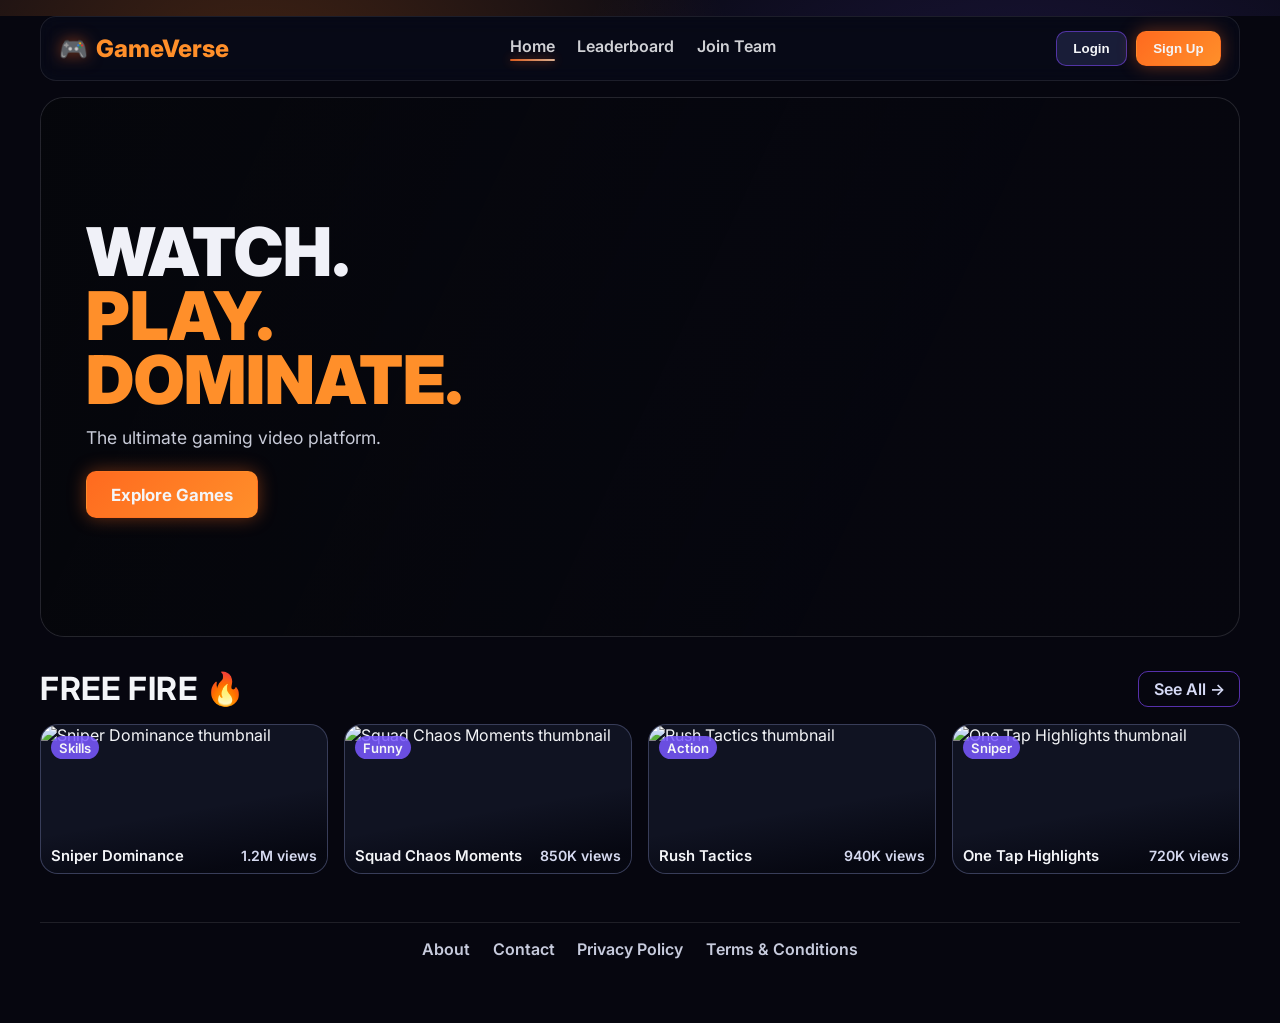
==== index.html @ 4d5e727c "Add Free Fire game page with filters and searchable video grid" ====
<!doctype html>
<html lang="en">
  <head>
    <meta charset="UTF-8" />
    <meta name="viewport" content="width=device-width, initial-scale=1.0" />
    <title>GameVerse | Watch. Play. Dominate.</title>
    <link rel="preconnect" href="https://fonts.googleapis.com" />
    <link rel="preconnect" href="https://fonts.gstatic.com" crossorigin />
    <link href="https://fonts.googleapis.com/css2?family=Inter:wght@400;500;600;700;800;900&display=swap" rel="stylesheet" />
    <link rel="stylesheet" href="styles.css" />
  </head>
  <body>
    <div class="page-bg"></div>

    <header class="navbar glass">
      <a class="brand" href="#" aria-label="GameVerse home">
        <span class="brand__icon">🎮</span>
        <span class="brand__text">GameVerse</span>
      </a>

      <nav class="nav-links" aria-label="Main navigation">
        <a class="nav-link nav-link--active" href="index.html">Home</a>
        <a class="nav-link" href="#">Leaderboard</a>
        <a class="nav-link" href="#">Join Team</a>
      </nav>

      <div class="nav-actions">
        <button class="btn btn--ghost">Login</button>
        <button class="btn btn--glow">Sign Up</button>
      </div>
    </header>

    <main>
      <section class="hero">
        <div class="hero__overlay"></div>
        <div class="hero__content">
          <h1 class="hero__title"><span>WATCH.</span> <span>PLAY.</span> <span>DOMINATE.</span></h1>
          <p class="hero__subtitle">The ultimate gaming video platform.</p>
          <a class="btn btn--hero link-btn" href="game.html">Explore Games</a>
        </div>
      </section>

      <section class="game-section">
        <div class="section-header">
          <h2>FREE FIRE <span aria-hidden="true">🔥</span></h2>
          <a class="see-all" href="game.html" aria-label="See all Free Fire videos">See All <span aria-hidden="true">→</span></a>
        </div>
        <div id="video-grid" class="video-grid"></div>
      </section>

      <footer class="site-footer">
        <a href="#">About</a>
        <a href="#">Contact</a>
        <a href="#">Privacy Policy</a>
        <a href="#">Terms &amp; Conditions</a>
      </footer>
    </main>

    <script src="script.js"></script>
  </body>
</html>
---- styles.css ----
:root {
  --bg: #06060f;
  --card-bg: #101322;
  --text: #f4f5f8;
  --muted: #c8cbd8;
  --orange: #ff6a1f;
  --orange-2: #ff8f2a;
  --purple: #8248ff;
  --line: rgba(255, 255, 255, 0.12);
}

* {
  box-sizing: border-box;
}

html,
body {
  margin: 0;
  min-height: 100%;
  font-family: 'Inter', system-ui, -apple-system, sans-serif;
  color: var(--text);
  background: var(--bg);
}

body {
  position: relative;
}

.page-bg {
  position: fixed;
  inset: 0;
  z-index: -3;
  background:
    radial-gradient(circle at 20% 15%, rgba(255, 120, 20, 0.25), transparent 38%),
    radial-gradient(circle at 80% 35%, rgba(122, 80, 255, 0.24), transparent 45%),
    linear-gradient(180deg, #080913 0%, #070912 45%, #06070f 100%);
}

.page-bg::before {
  content: '';
  position: absolute;
  inset: 0;
  background-image: radial-gradient(rgba(255, 255, 255, 0.06) 0.7px, transparent 0.7px);
  background-size: 4px 4px;
  opacity: 0.2;
}

.glass {
  backdrop-filter: blur(9px);
  background: rgba(9, 12, 26, 0.66);
  border: 1px solid rgba(255, 255, 255, 0.09);
}

.navbar {
  width: min(1200px, calc(100% - 2rem));
  margin: 1rem auto 0;
  border-radius: 16px;
  padding: 0.9rem 1.15rem;
  position: sticky;
  top: 0.75rem;
  z-index: 50;
  display: flex;
  align-items: center;
  justify-content: space-between;
  gap: 1rem;
}

.brand {
  text-decoration: none;
  color: var(--text);
  display: inline-flex;
  align-items: center;
  gap: 0.5rem;
}

.brand__icon {
  filter: drop-shadow(0 0 8px rgba(255, 106, 31, 0.55));
  font-size: 1.45rem;
}

.brand__text {
  color: var(--orange-2);
  font-size: 1.5rem;
  font-weight: 800;
}

.nav-links {
  display: inline-flex;
  gap: 1.4rem;
}

.nav-link {
  color: var(--text);
  opacity: 0.85;
  text-decoration: none;
  font-weight: 600;
  padding-bottom: 0.3rem;
  position: relative;
}

.nav-link::after {
  content: '';
  position: absolute;
  left: 0;
  bottom: 0;
  width: 100%;
  height: 2px;
  border-radius: 999px;
  background: linear-gradient(90deg, var(--orange), #ffcca7);
  transform: scaleX(0);
  transform-origin: left;
  transition: transform 0.25s ease;
  box-shadow: 0 0 10px rgba(255, 106, 31, 0.8);
}

.nav-link:hover::after,
.nav-link--active::after {
  transform: scaleX(1);
}

.nav-actions {
  display: inline-flex;
  gap: 0.6rem;
}

.btn {
  border: 1px solid transparent;
  border-radius: 10px;
  font-weight: 700;
  color: var(--text);
  cursor: pointer;
  transition: transform 0.24s ease, box-shadow 0.24s ease, border-color 0.24s ease;
}

.btn:hover {
  transform: translateY(-1px);
}

.btn--ghost {
  background: rgba(34, 40, 71, 0.72);
  border-color: rgba(130, 72, 255, 0.55);
  padding: 0.55rem 1rem;
}

.btn--glow,
.btn--hero {
  background: linear-gradient(135deg, var(--orange), var(--orange-2));
  padding: 0.55rem 1rem;
  box-shadow: 0 0 18px rgba(255, 106, 31, 0.4);
}

.btn--glow:hover,
.btn--hero:hover {
  box-shadow: 0 0 24px rgba(255, 106, 31, 0.72);
}

.hero {
  width: min(1200px, calc(100% - 2rem));
  margin: 1rem auto 2rem;
  min-height: 540px;
  border-radius: 24px;
  overflow: hidden;
  position: relative;
  border: 1px solid rgba(255, 255, 255, 0.12);
  background:
    linear-gradient(115deg, rgba(7, 8, 16, 0.78) 5%, rgba(8, 9, 17, 0.16) 70%),
    url('https://images.unsplash.com/photo-1542751371-adc38448a05e?auto=format&fit=crop&w=1600&q=80') center/cover no-repeat;
  animation: slowZoom 22s ease-in-out infinite alternate;
}

.hero__overlay {
  position: absolute;
  inset: 0;
  background: linear-gradient(90deg, rgba(5, 6, 10, 0.77), rgba(5, 6, 10, 0.2) 62%);
  z-index: 1;
}

.hero__content {
  position: relative;
  z-index: 2;
  max-width: 540px;
  padding: 7.6rem 2.8rem 2rem;
  animation: fadeSlideIn 0.9s ease-out;
}

.hero__title {
  margin: 0;
  line-height: 0.95;
  font-size: clamp(2.2rem, 6vw, 4.2rem);
  font-weight: 900;
}

.hero__title span:first-child {
  color: #f0f1f8;
}

.hero__title span:nth-child(2),
.hero__title span:nth-child(3) {
  color: var(--orange-2);
}

.hero__subtitle {
  margin: 1rem 0 1.4rem;
  color: var(--muted);
  font-size: 1.1rem;
}

.btn--hero {
  padding: 0.8rem 1.5rem;
  font-size: 1.05rem;
}

.game-section {
  width: min(1200px, calc(100% - 2rem));
  margin: 0 auto 3rem;
}

.section-header {
  display: flex;
  align-items: center;
  justify-content: space-between;
  margin-bottom: 1rem;
}

.section-header h2 {
  margin: 0;
  font-size: clamp(1.25rem, 3vw, 2rem);
  letter-spacing: 0.02em;
}

.see-all {
  color: #d6daf6;
  text-decoration: none;
  font-weight: 600;
  border: 1px solid rgba(130, 72, 255, 0.65);
  padding: 0.45rem 0.9rem;
  border-radius: 10px;
  transition: box-shadow 0.24s ease, transform 0.24s ease;
}

.see-all:hover {
  transform: translateX(2px);
  box-shadow: 0 0 16px rgba(130, 72, 255, 0.5);
}

.video-grid {
  display: grid;
  gap: 1rem;
  grid-template-columns: repeat(auto-fit, minmax(220px, 1fr));
}

.video-card {
  position: relative;
  border-radius: 18px;
  overflow: hidden;
  min-height: 150px;
  cursor: pointer;
  border: 1px solid rgba(138, 147, 199, 0.33);
  background: var(--card-bg);
  transition: transform 0.28s ease, box-shadow 0.28s ease, border-color 0.28s ease;
}

.video-card::before {
  content: '';
  position: absolute;
  inset: 0;
  background: linear-gradient(170deg, transparent 56%, rgba(5, 6, 15, 0.88) 88%);
  z-index: 2;
}

.video-card:hover {
  transform: translateY(-7px);
  border-color: rgba(255, 106, 31, 0.75);
  box-shadow: 0 12px 36px rgba(7, 8, 16, 0.7), 0 0 20px rgba(255, 106, 31, 0.45);
}

.video-card__img {
  width: 100%;
  height: 100%;
  object-fit: cover;
  display: block;
  transition: transform 0.33s ease;
}

.video-card:hover .video-card__img {
  transform: scale(1.1);
}

.video-card__badge,
.video-card__meta {
  position: absolute;
  z-index: 3;
  font-weight: 600;
}

.video-card__badge {
  top: 0.65rem;
  left: 0.65rem;
  font-size: 0.82rem;
  padding: 0.24rem 0.5rem;
  border-radius: 999px;
  background: rgba(122, 88, 255, 0.86);
}

.video-card__meta {
  bottom: 0.55rem;
  left: 0.65rem;
  right: 0.65rem;
  display: flex;
  align-items: center;
  justify-content: space-between;
  gap: 0.5rem;
}

.video-card__title {
  font-size: 0.93rem;
  margin: 0;
}

.video-card__views {
  margin: 0;
  font-size: 0.88rem;
  color: #d6daf0;
}

@keyframes fadeSlideIn {
  from {
    opacity: 0;
    transform: translateX(-24px);
  }
  to {
    opacity: 1;
    transform: translateX(0);
  }
}

@keyframes slowZoom {
  from {
    background-size: 100%;
  }
  to {
    background-size: 108%;
  }
}

@media (max-width: 880px) {
  .navbar {
    flex-wrap: wrap;
    justify-content: center;
  }

  .hero {
    min-height: 470px;
  }

  .hero__content {
    padding-top: 6rem;
  }
}

@media (max-width: 560px) {
  .nav-links {
    order: 3;
    width: 100%;
    justify-content: center;
  }

  .hero {
    min-height: 420px;
  }

  .hero__content {
    padding: 5.2rem 1.25rem 1.5rem;
  }
}

.link-btn {
  text-decoration: none;
  display: inline-block;
}

.video-card {
  text-decoration: none;
  color: inherit;
}

.site-footer {
  width: min(1200px, calc(100% - 2rem));
  margin: 0 auto 3rem;
  padding: 1rem 0;
  border-top: 1px solid rgba(255, 255, 255, 0.1);
  display: flex;
  flex-wrap: wrap;
  justify-content: center;
  gap: 1.4rem;
}

.site-footer a {
  color: #c7cbdd;
  text-decoration: none;
  font-weight: 600;
}

.site-footer a:hover {
  color: #fff;
}

.game-page {
  width: min(1200px, calc(100% - 2rem));
  margin: 1rem auto 0;
}

.game-hero {
  position: relative;
  min-height: 320px;
  border-radius: 22px;
  overflow: hidden;
  border: 1px solid rgba(255, 255, 255, 0.12);
  background:
    linear-gradient(125deg, rgba(7, 8, 16, 0.8), rgba(7, 8, 16, 0.26)),
    url('https://images.unsplash.com/photo-1542751371-adc38448a05e?auto=format&fit=crop&w=1700&q=80') center/cover no-repeat;
  animation: slowZoom 18s ease-in-out infinite alternate;
}

.game-hero__overlay {
  position: absolute;
  inset: 0;
  background: linear-gradient(90deg, rgba(6, 7, 12, 0.82), rgba(6, 7, 12, 0.22));
}

.game-hero h1 {
  position: relative;
  z-index: 1;
  margin: 0;
  padding: 8rem 2rem 0;
  font-size: clamp(2rem, 8vw, 4.8rem);
  letter-spacing: 0.04em;
}

.filter-bar {
  margin: 1rem 0 1.2rem;
  padding: 0.8rem;
  border-radius: 14px;
  display: flex;
  flex-wrap: wrap;
  align-items: center;
  gap: 0.8rem;
  justify-content: space-between;
}

.filter-chips {
  display: flex;
  flex-wrap: wrap;
  gap: 0.6rem;
}

.chip {
  border: 1px solid rgba(255, 255, 255, 0.2);
  background: rgba(14, 15, 31, 0.8);
  color: #eceefa;
  border-radius: 10px;
  padding: 0.48rem 0.9rem;
  cursor: pointer;
  font-weight: 700;
  transition: 0.24s ease;
}

.chip:hover,
.chip--active {
  border-color: rgba(255, 106, 31, 0.9);
  box-shadow: 0 0 16px rgba(255, 106, 31, 0.55);
  background: linear-gradient(135deg, rgba(255, 106, 31, 0.3), rgba(130, 72, 255, 0.18));
}

.search-box {
  display: inline-flex;
  align-items: center;
  gap: 0.45rem;
  border: 1px solid rgba(130, 72, 255, 0.45);
  border-radius: 10px;
  padding: 0.45rem 0.7rem;
  min-width: 230px;
  background: rgba(14, 16, 28, 0.8);
}

.search-box:focus-within {
  border-color: rgba(255, 106, 31, 0.85);
  box-shadow: 0 0 16px rgba(255, 106, 31, 0.45);
}

.search-box input {
  width: 100%;
  background: transparent;
  border: none;
  outline: none;
  color: #f6f7fd;
}

.video-grid--game {
  grid-template-columns: repeat(auto-fit, minmax(240px, 1fr));
  margin-bottom: 1.2rem;
}

.video-card--game {
  min-height: 170px;
}

.load-more {
  display: block;
  margin: 0 auto 2rem;
  padding: 0.72rem 1.4rem;
}

@media (max-width: 720px) {
  .game-hero {
    min-height: 250px;
  }

  .game-hero h1 {
    padding-top: 6.2rem;
  }

  .search-box {
    min-width: 100%;
  }
}
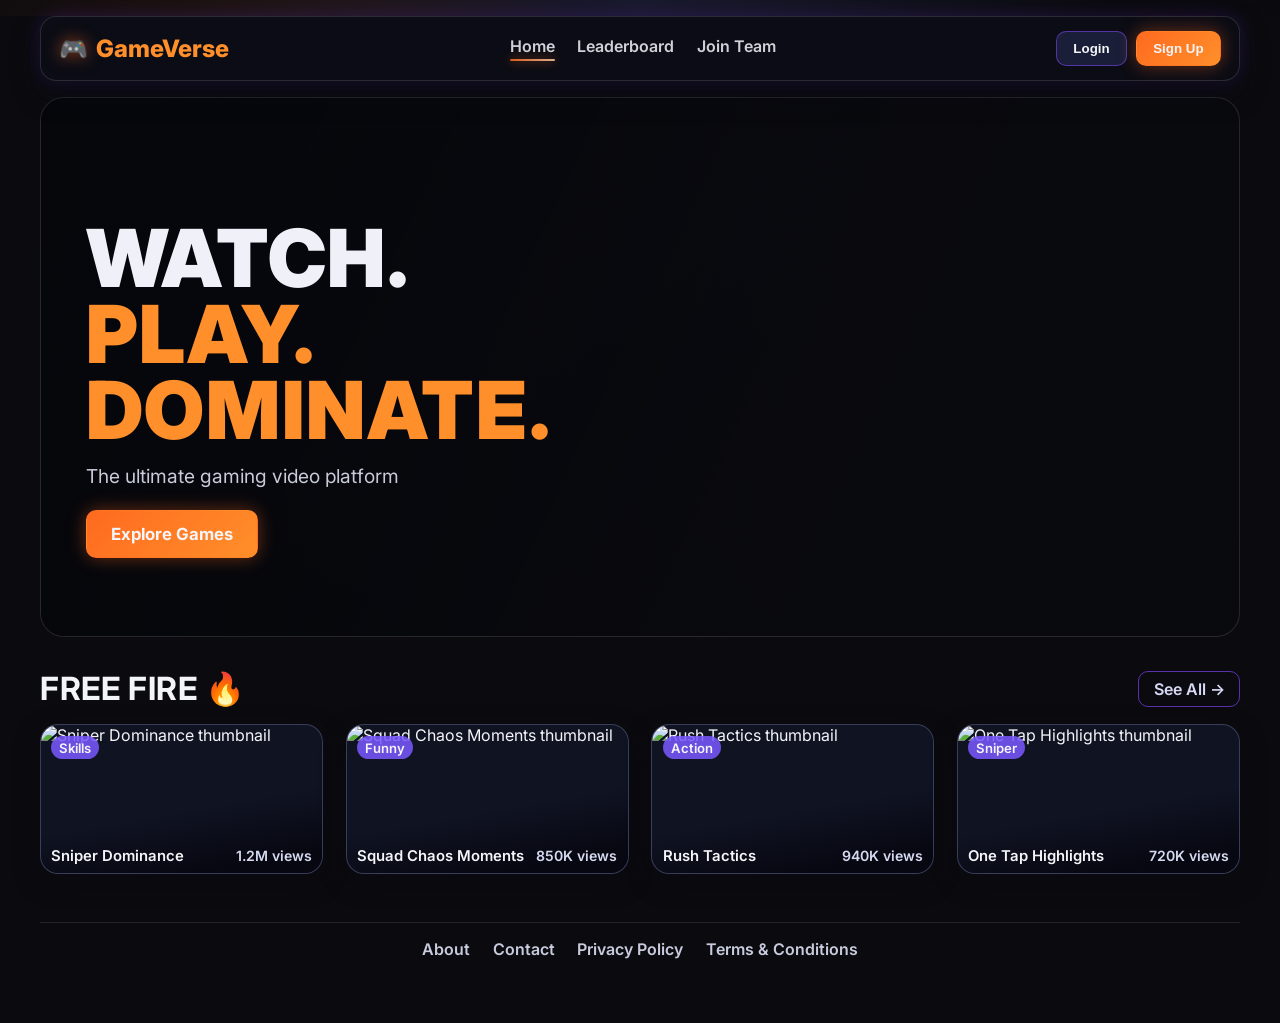
==== commit 867585b5: "Upgrade UI to premium style and add interactive Join Team page" ====
--- a/index.html
+++ b/index.html
@@ -13,7 +13,7 @@
     <div class="page-bg"></div>
 
     <header class="navbar glass">
-      <a class="brand" href="#" aria-label="GameVerse home">
+      <a class="brand" href="index.html" aria-label="GameVerse home">
         <span class="brand__icon">🎮</span>
         <span class="brand__text">GameVerse</span>
       </a>
@@ -21,7 +21,7 @@
       <nav class="nav-links" aria-label="Main navigation">
         <a class="nav-link nav-link--active" href="index.html">Home</a>
         <a class="nav-link" href="#">Leaderboard</a>
-        <a class="nav-link" href="#">Join Team</a>
+        <a class="nav-link" href="join-team.html">Join Team</a>
       </nav>
 
       <div class="nav-actions">
@@ -35,7 +35,7 @@
         <div class="hero__overlay"></div>
         <div class="hero__content">
           <h1 class="hero__title"><span>WATCH.</span> <span>PLAY.</span> <span>DOMINATE.</span></h1>
-          <p class="hero__subtitle">The ultimate gaming video platform.</p>
+          <p class="hero__subtitle">The ultimate gaming video platform</p>
           <a class="btn btn--hero link-btn" href="game.html">Explore Games</a>
         </div>
       </section>
--- a/styles.css
+++ b/styles.css
@@ -524,3 +524,579 @@
     min-width: 100%;
   }
 }
+
+.avatar-btn {
+  width: 40px;
+  height: 40px;
+  border-radius: 999px;
+  border: 1px solid rgba(130, 72, 255, 0.75);
+  background: rgba(21, 22, 41, 0.85);
+  color: #f2f4ff;
+  cursor: pointer;
+  box-shadow: 0 0 14px rgba(130, 72, 255, 0.45);
+}
+
+.player-page {
+  width: min(1200px, calc(100% - 2rem));
+  margin: 1rem auto 0;
+}
+
+.player-hero {
+  position: relative;
+  min-height: 250px;
+  border-radius: 22px;
+  overflow: hidden;
+  border: 1px solid rgba(255, 255, 255, 0.12);
+  background:
+    linear-gradient(125deg, rgba(7, 8, 16, 0.84), rgba(7, 8, 16, 0.28)),
+    url('https://images.unsplash.com/photo-1542751371-adc38448a05e?auto=format&fit=crop&w=1800&q=80') center/cover no-repeat;
+  animation: slowZoom 16s ease-in-out infinite alternate;
+}
+
+.player-hero h1 {
+  position: relative;
+  z-index: 1;
+  margin: 0;
+  padding: 6.4rem 2rem 0;
+  font-size: clamp(2rem, 7vw, 4.4rem);
+  letter-spacing: 0.04em;
+}
+
+.player-layout {
+  margin-top: 1.2rem;
+  display: grid;
+  grid-template-columns: minmax(0, 2fr) minmax(280px, 1fr);
+  gap: 1rem;
+}
+
+.player-main,
+.related-panel {
+  border: 1px solid rgba(255, 255, 255, 0.12);
+  background: rgba(8, 10, 20, 0.75);
+  border-radius: 18px;
+  padding: 1rem;
+}
+
+.player-header {
+  display: flex;
+  align-items: center;
+  justify-content: space-between;
+  gap: 0.8rem;
+}
+
+.player-header h2,
+.player-meta h3 {
+  margin: 0;
+  font-size: clamp(1.15rem, 2.4vw, 2rem);
+}
+
+.player-views,
+.player-meta-row p {
+  color: #d3d8ec;
+  margin: 0.5rem 0 0.8rem;
+  font-weight: 600;
+}
+
+.video-frame-wrap {
+  border-radius: 16px;
+  overflow: hidden;
+  border: 1px solid rgba(255, 106, 31, 0.45);
+  box-shadow: 0 20px 44px rgba(3, 4, 10, 0.6), 0 0 20px rgba(130, 72, 255, 0.38);
+}
+
+.video-frame-wrap iframe {
+  display: block;
+  width: 100%;
+  aspect-ratio: 16 / 9;
+  border: 0;
+}
+
+.like-button {
+  border: 1px solid rgba(255, 106, 31, 0.75);
+  background: linear-gradient(135deg, rgba(255, 106, 31, 0.32), rgba(130, 72, 255, 0.2));
+  color: #fff;
+  border-radius: 10px;
+  font-weight: 800;
+  padding: 0.48rem 0.9rem;
+  cursor: pointer;
+  box-shadow: 0 0 16px rgba(255, 106, 31, 0.35);
+  transition: transform 0.2s ease, box-shadow 0.25s ease;
+}
+
+.like-button:hover {
+  transform: translateY(-1px);
+  box-shadow: 0 0 20px rgba(255, 106, 31, 0.55);
+}
+
+.like-button.is-liked {
+  animation: likePulse 0.38s ease;
+}
+
+@keyframes likePulse {
+  0% {
+    transform: scale(1);
+  }
+  55% {
+    transform: scale(1.12);
+  }
+  100% {
+    transform: scale(1);
+  }
+}
+
+.player-meta {
+  margin-top: 0.95rem;
+}
+
+.player-meta-row {
+  display: flex;
+  align-items: center;
+  justify-content: space-between;
+  gap: 1rem;
+}
+
+.related-panel h3 {
+  margin: 0 0 0.75rem;
+  font-size: clamp(1.2rem, 2vw, 1.8rem);
+}
+
+.related-list {
+  display: grid;
+  gap: 0.7rem;
+}
+
+.related-item {
+  position: relative;
+  border: 1px solid rgba(134, 141, 191, 0.4);
+  background: rgba(15, 17, 33, 0.84);
+  border-radius: 12px;
+  overflow: hidden;
+  text-decoration: none;
+  color: inherit;
+  width: 100%;
+  padding: 0;
+  text-align: left;
+  cursor: pointer;
+  transition: transform 0.24s ease, box-shadow 0.24s ease, border-color 0.24s ease;
+}
+
+.related-item:hover {
+  transform: translateY(-3px);
+  border-color: rgba(255, 106, 31, 0.8);
+  box-shadow: 0 12px 24px rgba(7, 8, 16, 0.6), 0 0 16px rgba(255, 106, 31, 0.4);
+}
+
+.related-item__thumb {
+  width: 100%;
+  aspect-ratio: 16 / 9;
+  object-fit: cover;
+  transition: transform 0.28s ease;
+}
+
+.related-item:hover .related-item__thumb {
+  transform: scale(1.08);
+}
+
+.related-item__badge {
+  position: absolute;
+  top: 0.5rem;
+  left: 0.5rem;
+  font-size: 0.8rem;
+  padding: 0.2rem 0.46rem;
+  border-radius: 999px;
+  background: rgba(130, 72, 255, 0.9);
+  font-weight: 700;
+}
+
+.related-item__meta {
+  padding: 0.5rem 0.62rem 0.66rem;
+  display: flex;
+  align-items: center;
+  justify-content: space-between;
+  gap: 0.8rem;
+  font-weight: 700;
+}
+
+.related-item__meta p {
+  margin: 0;
+  color: #dce0f5;
+}
+
+@media (max-width: 960px) {
+  .player-layout {
+    grid-template-columns: 1fr;
+  }
+
+  .related-panel {
+    order: 2;
+  }
+}
+
+@media (max-width: 560px) {
+  .player-hero {
+    min-height: 210px;
+  }
+
+  .player-hero h1 {
+    padding: 5.6rem 1rem 0;
+  }
+
+  .player-main,
+  .related-panel {
+    padding: 0.75rem;
+  }
+
+  .player-header,
+  .player-meta-row {
+    align-items: flex-start;
+    flex-direction: column;
+  }
+}
+
+/* Premium upgrade overrides */
+:root {
+  --bg: #0b0b0f;
+}
+
+.page-bg {
+  background: radial-gradient(circle at top, #1a1a2e 0%, #0b0b0f 42%, #07080d 100%);
+}
+
+.page-bg::after {
+  content: '';
+  position: absolute;
+  inset: 0;
+  background:
+    radial-gradient(circle at 20% 30%, rgba(255, 106, 31, 0.2), transparent 35%),
+    radial-gradient(circle at 80% 65%, rgba(130, 72, 255, 0.2), transparent 38%);
+  animation: floatGlow 9s ease-in-out infinite alternate;
+}
+
+@keyframes floatGlow {
+  from {
+    transform: translateY(0px);
+  }
+  to {
+    transform: translateY(-14px);
+  }
+}
+
+.navbar {
+  background: rgba(14, 16, 30, 0.46);
+  backdrop-filter: blur(15px);
+  border: 1px solid rgba(255, 255, 255, 0.13);
+  box-shadow: 0 12px 26px rgba(9, 10, 21, 0.52), 0 0 18px rgba(130, 72, 255, 0.2);
+}
+
+.hero__title {
+  font-size: clamp(2.7rem, 7vw, 5rem);
+  letter-spacing: 0.02em;
+}
+
+.hero__subtitle {
+  font-size: 1.2rem;
+  max-width: 32ch;
+}
+
+.btn--hero {
+  transform-origin: center;
+}
+
+.btn--hero:hover {
+  transform: scale(1.05);
+}
+
+.video-grid {
+  gap: 1.4rem;
+}
+
+.video-card {
+  box-shadow: 0 8px 26px rgba(8, 8, 17, 0.42);
+}
+
+.video-card:hover {
+  transform: translateY(-7px) scale(1.02);
+  box-shadow: 0 16px 34px rgba(7, 8, 16, 0.75), 0 0 25px rgba(255, 106, 0, 0.5);
+}
+
+.filter-chips {
+  gap: 0.7rem;
+}
+
+.chip {
+  border-radius: 999px;
+  padding: 0.5rem 1rem;
+  background: rgba(255, 255, 255, 0.08);
+}
+
+.chip:hover,
+.chip--active {
+  transform: scale(1.04);
+  box-shadow: 0 0 20px rgba(255, 106, 31, 0.35);
+}
+
+.search-box {
+  border-color: rgba(139, 92, 246, 0.35);
+}
+
+.player-main,
+.related-panel,
+.join-card {
+  backdrop-filter: blur(16px);
+}
+
+/* Join Team page */
+.join-page {
+  width: min(1200px, calc(100% - 2rem));
+  margin: 1rem auto 0;
+}
+
+.join-hero {
+  position: relative;
+  min-height: 360px;
+  border-radius: 22px;
+  overflow: hidden;
+  border: 1px solid rgba(255, 255, 255, 0.12);
+  background:
+    linear-gradient(110deg, rgba(7, 8, 16, 0.82), rgba(7, 8, 16, 0.25)),
+    url('https://images.unsplash.com/photo-1542751371-adc38448a05e?auto=format&fit=crop&w=1900&q=80') center/cover no-repeat;
+  animation: slowZoom 18s ease-in-out infinite alternate;
+}
+
+.join-hero__content {
+  position: relative;
+  z-index: 2;
+  padding: 5.7rem 2rem 0;
+  animation: fadeSlideIn 0.9s ease-out;
+}
+
+.join-hero h1 {
+  margin: 0;
+  font-size: clamp(2.4rem, 6vw, 4.6rem);
+}
+
+.join-hero h1 span {
+  color: var(--orange-2);
+}
+
+.join-hero p {
+  margin: 0.8rem 0 0;
+  font-size: 1.35rem;
+  color: #dddff0;
+}
+
+.join-card-wrap {
+  margin: -2rem auto 1.8rem;
+  width: min(740px, 100%);
+}
+
+.join-card {
+  background: rgba(255, 255, 255, 0.05);
+  border: 1px solid rgba(139, 92, 246, 0.25);
+  box-shadow: 0 0 40px rgba(139, 92, 246, 0.3);
+  border-radius: 18px;
+  padding: 1.3rem 1.2rem 1.5rem;
+  text-align: center;
+  transition: box-shadow 0.25s ease, border-color 0.25s ease;
+}
+
+.join-card__icon {
+  font-size: 2.8rem;
+  color: var(--orange-2);
+}
+
+.join-card h2 {
+  margin: 0.45rem 0 0.5rem;
+  font-size: clamp(1.7rem, 4vw, 2.8rem);
+}
+
+.join-card p {
+  margin: 0.35rem 0 1rem;
+  color: #d4d8ea;
+}
+
+.join-card form {
+  display: grid;
+  gap: 0.8rem;
+  width: min(500px, 100%);
+  margin: 0 auto;
+}
+
+.join-card input {
+  height: 52px;
+  border: 1px solid rgba(130, 72, 255, 0.5);
+  border-radius: 12px;
+  background: rgba(6, 7, 13, 0.68);
+  color: #fff;
+  font-size: 1.1rem;
+  padding: 0 1rem;
+  outline: none;
+  transition: box-shadow 0.2s ease, border-color 0.2s ease;
+}
+
+.join-card input:focus {
+  border-color: rgba(255, 106, 31, 0.8);
+  box-shadow: 0 0 18px rgba(255, 106, 31, 0.42);
+}
+
+.join-btn {
+  width: min(280px, 100%);
+  margin: 0 auto;
+  font-size: 1.45rem;
+  padding: 0.8rem 1.2rem;
+}
+
+.join-message {
+  min-height: 1.2rem;
+  margin: 0;
+  font-weight: 700;
+}
+
+.join-message.is-error {
+  color: #ff7e7e;
+}
+
+.join-message.is-success {
+  color: #8af7b2;
+}
+
+.join-card.is-error {
+  border-color: rgba(255, 86, 86, 0.9);
+  box-shadow: 0 0 36px rgba(255, 64, 64, 0.3);
+  animation: shakeCard 0.34s ease;
+}
+
+.join-card.is-success {
+  border-color: rgba(101, 255, 173, 0.72);
+  box-shadow: 0 0 42px rgba(101, 255, 173, 0.22);
+}
+
+@keyframes shakeCard {
+  0%,
+  100% {
+    transform: translateX(0);
+  }
+  30% {
+    transform: translateX(-6px);
+  }
+  60% {
+    transform: translateX(6px);
+  }
+}
+
+.players-section {
+  width: 100%;
+  margin: 0 auto 2rem;
+}
+
+.players-count {
+  border: 1px solid rgba(255, 255, 255, 0.2);
+  border-radius: 10px;
+  padding: 0.35rem 0.7rem;
+  font-weight: 700;
+  color: #dbdef2;
+}
+
+.players-grid {
+  display: grid;
+  grid-template-columns: repeat(auto-fit, minmax(210px, 1fr));
+  gap: 1rem;
+}
+
+.player-card {
+  position: relative;
+  min-height: 186px;
+  overflow: hidden;
+  border-radius: 14px;
+  border: 1px solid rgba(130, 72, 255, 0.45);
+  background: rgba(15, 17, 31, 0.8);
+  transition: transform 0.24s ease, box-shadow 0.24s ease;
+}
+
+.player-card:hover {
+  transform: translateY(-4px);
+  box-shadow: 0 12px 26px rgba(7, 8, 16, 0.65), 0 0 22px rgba(130, 72, 255, 0.34);
+}
+
+.player-card__img {
+  width: 100%;
+  height: 100%;
+  object-fit: cover;
+  filter: saturate(115%);
+}
+
+.player-card::before {
+  content: '';
+  position: absolute;
+  inset: 0;
+  background: linear-gradient(170deg, transparent 54%, rgba(7, 8, 14, 0.94) 90%);
+}
+
+.player-card__role,
+.player-card__meta {
+  position: absolute;
+  z-index: 1;
+}
+
+.player-card__role {
+  top: 0.5rem;
+  left: 0.5rem;
+  background: rgba(130, 72, 255, 0.85);
+  border-radius: 999px;
+  padding: 0.2rem 0.5rem;
+  font-size: 0.8rem;
+  font-weight: 700;
+}
+
+.player-card__meta {
+  left: 0.7rem;
+  bottom: 0.6rem;
+}
+
+.player-card__meta h3 {
+  margin: 0;
+  font-size: 1.75rem;
+}
+
+.player-card__meta p {
+  margin: 0.2rem 0 0;
+  display: flex;
+  align-items: center;
+  gap: 0.4rem;
+  color: #d4d7e9;
+  font-size: 0.88rem;
+  font-weight: 700;
+}
+
+.online-dot {
+  width: 10px;
+  height: 10px;
+  border-radius: 999px;
+  background: #52ff88;
+  box-shadow: 0 0 10px #52ff88;
+}
+
+.sr-only {
+  position: absolute;
+  width: 1px;
+  height: 1px;
+  padding: 0;
+  margin: -1px;
+  overflow: hidden;
+  clip: rect(0, 0, 0, 0);
+  border: 0;
+}
+
+@media (max-width: 720px) {
+  .join-hero {
+    min-height: 280px;
+  }
+
+  .join-hero__content {
+    padding-top: 4.7rem;
+  }
+
+  .join-card-wrap {
+    margin-top: -1rem;
+  }
+}
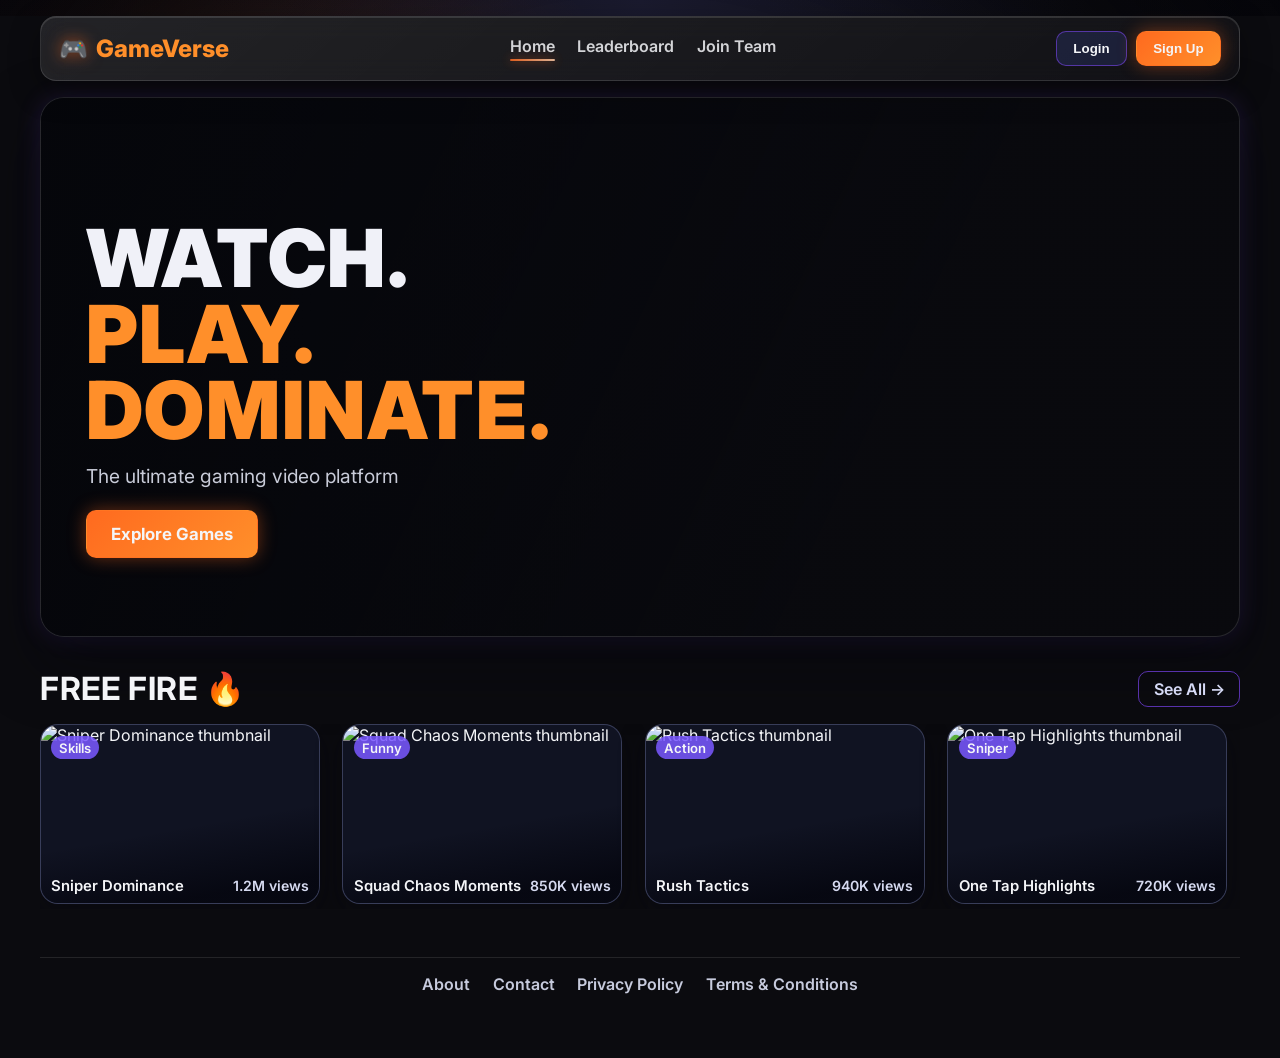
==== commit ab2d36f3: "Enhance existing pages with cinematic depth and premium interactions" ====
--- a/index.html
+++ b/index.html
@@ -31,7 +31,7 @@
     </header>
 
     <main>
-      <section class="hero">
+      <section class="hero reveal">
         <div class="hero__overlay"></div>
         <div class="hero__content">
           <h1 class="hero__title"><span>WATCH.</span> <span>PLAY.</span> <span>DOMINATE.</span></h1>
@@ -40,12 +40,12 @@
         </div>
       </section>
 
-      <section class="game-section">
+      <section class="game-section reveal">
         <div class="section-header">
           <h2>FREE FIRE <span aria-hidden="true">🔥</span></h2>
           <a class="see-all" href="game.html" aria-label="See all Free Fire videos">See All <span aria-hidden="true">→</span></a>
         </div>
-        <div id="video-grid" class="video-grid"></div>
+        <div id="video-grid" class="video-grid video-grid--row"></div>
       </section>
 
       <footer class="site-footer">
@@ -57,5 +57,6 @@
     </main>
 
     <script src="script.js"></script>
+      <script src="ui-effects.js"></script>
   </body>
 </html>
--- a/styles.css
+++ b/styles.css
@@ -1100,3 +1100,148 @@
     margin-top: -1rem;
   }
 }
+
+/* --- Premium cinematic refinement pass --- */
+body::before {
+  content: '';
+  position: fixed;
+  inset: 0;
+  pointer-events: none;
+  z-index: -1;
+  background: radial-gradient(circle at center, transparent 58%, rgba(3, 3, 8, 0.62) 100%);
+}
+
+.glass {
+  background: linear-gradient(140deg, rgba(255, 255, 255, 0.1), rgba(255, 255, 255, 0.03));
+  box-shadow: inset 0 1px 0 rgba(255, 255, 255, 0.12), 0 10px 30px rgba(0, 0, 0, 0.35);
+}
+
+.nav-link {
+  transition: color 0.25s ease, text-shadow 0.25s ease;
+}
+
+.nav-link:hover {
+  color: #ffd8bf;
+  text-shadow: 0 0 12px rgba(255, 106, 31, 0.55);
+}
+
+.hero,
+.game-hero,
+.player-hero,
+.join-hero {
+  box-shadow: 0 26px 60px rgba(5, 5, 12, 0.55), 0 0 24px rgba(130, 72, 255, 0.16);
+}
+
+.hero__overlay {
+  background: linear-gradient(95deg, rgba(5, 6, 10, 0.9), rgba(5, 6, 10, 0.26) 64%);
+}
+
+.video-grid--row {
+  grid-auto-flow: column;
+  grid-auto-columns: minmax(240px, 280px);
+  grid-template-columns: none;
+  overflow-x: auto;
+  overscroll-behavior-x: contain;
+  scroll-snap-type: x mandatory;
+  padding-bottom: 0.3rem;
+}
+
+.video-grid--row .video-card {
+  scroll-snap-align: start;
+  min-height: 180px;
+}
+
+.video-grid--row::-webkit-scrollbar {
+  height: 8px;
+}
+
+.video-grid--row::-webkit-scrollbar-thumb {
+  background: linear-gradient(90deg, rgba(255, 106, 31, 0.55), rgba(130, 72, 255, 0.55));
+  border-radius: 999px;
+}
+
+.video-grid--game {
+  gap: 1.5rem;
+}
+
+.video-card,
+.related-item,
+.player-card,
+.join-card,
+.player-main,
+.related-panel {
+  transition: transform 0.32s ease, box-shadow 0.32s ease, border-color 0.32s ease, filter 0.32s ease;
+}
+
+.video-card:hover,
+.related-item:hover,
+.player-card:hover {
+  transform: translateY(-5px) scale(1.05);
+}
+
+.search-box {
+  transition: border-color 0.24s ease, box-shadow 0.24s ease, transform 0.24s ease;
+}
+
+.search-box:focus-within {
+  transform: translateY(-1px);
+}
+
+.like-button {
+  position: relative;
+  overflow: hidden;
+}
+
+.like-button::after {
+  content: '';
+  position: absolute;
+  inset: -40%;
+  background: radial-gradient(circle, rgba(255, 255, 255, 0.35), transparent 45%);
+  transform: scale(0);
+  transition: transform 0.35s ease;
+}
+
+.like-button:hover::after {
+  transform: scale(1);
+}
+
+.btn,
+.join-btn,
+.like-button,
+.see-all,
+.chip {
+  transition: transform 0.24s ease, box-shadow 0.24s ease, filter 0.24s ease, border-color 0.24s ease;
+}
+
+.btn:hover,
+.join-btn:hover,
+.like-button:hover,
+.see-all:hover,
+.chip:hover {
+  filter: brightness(1.08);
+}
+
+.reveal {
+  opacity: 0;
+  transform: translateY(22px);
+}
+
+.reveal.is-visible {
+  opacity: 1;
+  transform: translateY(0);
+  transition: opacity 0.7s ease, transform 0.7s ease;
+}
+
+@media (max-width: 960px) {
+  .video-grid--row {
+    grid-auto-columns: minmax(220px, 250px);
+  }
+}
+
+@media (max-width: 640px) {
+  .video-card:hover,
+  .related-item:hover,
+  .player-card:hover {
+    transform: translateY(-3px) scale(1.02);
+  }
+}
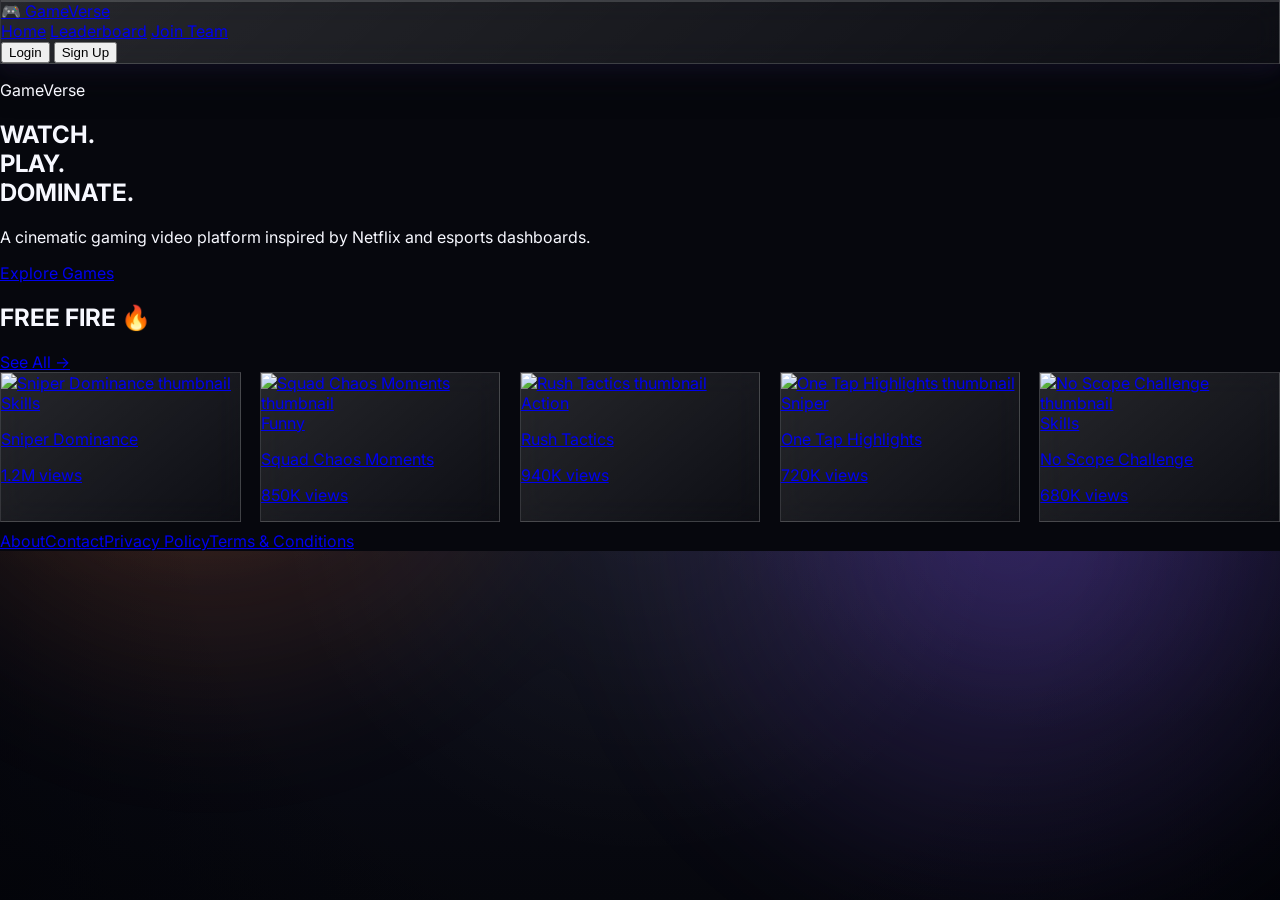
==== commit 5755e18d: "Redesign UI system with Tailwind-based cinematic premium visuals" ====
--- a/index.html
+++ b/index.html
@@ -3,60 +3,56 @@
   <head>
     <meta charset="UTF-8" />
     <meta name="viewport" content="width=device-width, initial-scale=1.0" />
-    <title>GameVerse | Watch. Play. Dominate.</title>
+    <title>GameVerse | Home</title>
+    <script src="https://cdn.tailwindcss.com"></script>
     <link rel="preconnect" href="https://fonts.googleapis.com" />
     <link rel="preconnect" href="https://fonts.gstatic.com" crossorigin />
-    <link href="https://fonts.googleapis.com/css2?family=Inter:wght@400;500;600;700;800;900&display=swap" rel="stylesheet" />
+    <link href="https://fonts.googleapis.com/css2?family=Inter:wght@400;500;700;800;900&display=swap" rel="stylesheet" />
     <link rel="stylesheet" href="styles.css" />
   </head>
-  <body>
+  <body class="text-slate-100">
     <div class="page-bg"></div>
 
-    <header class="navbar glass">
-      <a class="brand" href="index.html" aria-label="GameVerse home">
-        <span class="brand__icon">🎮</span>
-        <span class="brand__text">GameVerse</span>
-      </a>
-
-      <nav class="nav-links" aria-label="Main navigation">
-        <a class="nav-link nav-link--active" href="index.html">Home</a>
-        <a class="nav-link" href="#">Leaderboard</a>
-        <a class="nav-link" href="join-team.html">Join Team</a>
-      </nav>
-
-      <div class="nav-actions">
-        <button class="btn btn--ghost">Login</button>
-        <button class="btn btn--glow">Sign Up</button>
+    <header class="sticky top-3 z-50 mx-auto mt-4 w-[min(1240px,calc(100%-1.5rem))] rounded-2xl glass-card neon-border px-4 py-3 md:px-6">
+      <div class="flex flex-wrap items-center justify-between gap-4">
+        <a class="flex items-center gap-2 text-2xl font-black text-orange-400" href="index.html">🎮 GameVerse</a>
+        <nav class="flex items-center gap-6 text-sm font-semibold text-slate-100/90">
+          <a class="relative text-orange-200 after:absolute after:-bottom-2 after:left-0 after:h-[2px] after:w-full after:bg-orange-400 after:shadow-[0_0_12px_rgba(255,122,28,0.8)]" href="index.html">Home</a>
+          <a class="transition hover:text-orange-200 hover:drop-shadow-[0_0_10px_rgba(255,122,28,0.55)]" href="#">Leaderboard</a>
+          <a class="transition hover:text-orange-200 hover:drop-shadow-[0_0_10px_rgba(255,122,28,0.55)]" href="join-team.html">Join Team</a>
+        </nav>
+        <div class="flex items-center gap-2">
+          <button class="rounded-lg border border-purple-400/50 bg-slate-900/70 px-4 py-2 text-sm font-semibold">Login</button>
+          <button class="rounded-lg bg-gradient-to-r from-orange-500 to-amber-400 px-4 py-2 text-sm font-bold text-slate-950 shadow-[0_0_20px_rgba(255,122,28,0.45)] transition hover:scale-105">Sign Up</button>
+        </div>
       </div>
     </header>
 
-    <main>
-      <section class="hero reveal">
-        <div class="hero__overlay"></div>
-        <div class="hero__content">
-          <h1 class="hero__title"><span>WATCH.</span> <span>PLAY.</span> <span>DOMINATE.</span></h1>
-          <p class="hero__subtitle">The ultimate gaming video platform</p>
-          <a class="btn btn--hero link-btn" href="game.html">Explore Games</a>
+    <main class="mx-auto w-[min(1240px,calc(100%-1.5rem))] pb-10">
+      <section class="hero-cinematic reveal relative mt-4 overflow-hidden rounded-3xl border border-white/15 bg-[linear-gradient(120deg,rgba(9,10,20,0.86),rgba(9,10,20,0.24)),url('https://images.unsplash.com/photo-1542751371-adc38448a05e?auto=format&fit=crop&w=2000&q=80')] min-h-[560px] shadow-[0_26px_60px_rgba(6,8,16,0.72)]">
+        <div class="absolute inset-0 bg-gradient-to-r from-black/70 via-black/35 to-transparent"></div>
+        <div class="relative z-10 max-w-xl p-8 pt-24 md:p-16">
+          <p class="mb-2 text-sm font-bold uppercase tracking-[0.25em] text-orange-300">GameVerse</p>
+          <h1 class="text-5xl font-black leading-[0.95] md:text-7xl">WATCH.<br /><span class="text-orange-400">PLAY.</span><br /><span class="text-orange-300">DOMINATE.</span></h1>
+          <p class="mt-5 text-lg text-slate-200/90">A cinematic gaming video platform inspired by Netflix and esports dashboards.</p>
+          <a href="game.html" class="mt-7 inline-flex items-center rounded-xl bg-gradient-to-r from-orange-500 via-orange-400 to-amber-300 px-7 py-3 text-lg font-black text-slate-950 shadow-[0_0_28px_rgba(255,122,28,0.55)] transition hover:scale-105">Explore Games</a>
         </div>
       </section>
 
-      <section class="game-section reveal">
-        <div class="section-header">
-          <h2>FREE FIRE <span aria-hidden="true">🔥</span></h2>
-          <a class="see-all" href="game.html" aria-label="See all Free Fire videos">See All <span aria-hidden="true">→</span></a>
+      <section class="reveal mt-10 space-y-4">
+        <div class="flex items-center justify-between">
+          <h2 class="text-3xl font-black tracking-wide">FREE FIRE 🔥</h2>
+          <a href="game.html" class="rounded-lg border border-purple-400/45 bg-white/5 px-4 py-2 text-sm font-semibold shadow-[0_0_14px_rgba(138,92,255,0.25)] transition hover:translate-x-1 hover:text-orange-200">See All →</a>
         </div>
-        <div id="video-grid" class="video-grid video-grid--row"></div>
+        <div id="video-grid" class="scroll-row"></div>
       </section>
 
-      <footer class="site-footer">
-        <a href="#">About</a>
-        <a href="#">Contact</a>
-        <a href="#">Privacy Policy</a>
-        <a href="#">Terms &amp; Conditions</a>
+      <footer class="mt-14 flex flex-wrap items-center justify-center gap-6 border-t border-white/15 py-6 text-sm text-slate-300/90">
+        <a href="#">About</a><a href="#">Contact</a><a href="#">Privacy Policy</a><a href="#">Terms & Conditions</a>
       </footer>
     </main>
 
     <script src="script.js"></script>
-      <script src="ui-effects.js"></script>
+    <script src="ui-effects.js"></script>
   </body>
 </html>
--- a/styles.css
+++ b/styles.css
@@ -1,12 +1,9 @@
 :root {
-  --bg: #06060f;
-  --card-bg: #101322;
-  --text: #f4f5f8;
-  --muted: #c8cbd8;
-  --orange: #ff6a1f;
-  --orange-2: #ff8f2a;
-  --purple: #8248ff;
-  --line: rgba(255, 255, 255, 0.12);
+  --bg-0: #06070d;
+  --bg-1: #0e1020;
+  --bg-2: #1a1433;
+  --orange: #ff7a1c;
+  --purple: #8a5cff;
 }
 
 * {
@@ -17,13 +14,14 @@
 body {
   margin: 0;
   min-height: 100%;
-  font-family: 'Inter', system-ui, -apple-system, sans-serif;
-  color: var(--text);
-  background: var(--bg);
+  font-family: Inter, system-ui, -apple-system, sans-serif;
+  color: #f7f8ff;
+  background: var(--bg-0);
 }
 
 body {
   position: relative;
+  overflow-x: hidden;
 }
 
 .page-bg {
@@ -31,310 +29,46 @@
   inset: 0;
   z-index: -3;
   background:
-    radial-gradient(circle at 20% 15%, rgba(255, 120, 20, 0.25), transparent 38%),
-    radial-gradient(circle at 80% 35%, rgba(122, 80, 255, 0.24), transparent 45%),
-    linear-gradient(180deg, #080913 0%, #070912 45%, #06070f 100%);
+    radial-gradient(circle at 12% 14%, rgba(255, 122, 28, 0.28), transparent 34%),
+    radial-gradient(circle at 85% 28%, rgba(138, 92, 255, 0.25), transparent 38%),
+    radial-gradient(circle at 50% 55%, rgba(255, 255, 255, 0.06), transparent 45%),
+    linear-gradient(180deg, var(--bg-2) 0%, var(--bg-1) 46%, var(--bg-0) 100%);
 }
 
 .page-bg::before {
   content: '';
   position: absolute;
   inset: 0;
-  background-image: radial-gradient(rgba(255, 255, 255, 0.06) 0.7px, transparent 0.7px);
-  background-size: 4px 4px;
-  opacity: 0.2;
+  background: radial-gradient(circle at center, transparent 58%, rgba(2, 3, 8, 0.72) 100%);
 }
 
-.glass {
-  backdrop-filter: blur(9px);
-  background: rgba(9, 12, 26, 0.66);
-  border: 1px solid rgba(255, 255, 255, 0.09);
+.page-bg::after {
+  content: '';
+  position: absolute;
+  inset: -10%;
+  filter: blur(48px);
+  background:
+    radial-gradient(circle at 22% 42%, rgba(255, 122, 28, 0.22), transparent 30%),
+    radial-gradient(circle at 74% 58%, rgba(138, 92, 255, 0.24), transparent 32%);
+  animation: auraShift 12s ease-in-out infinite alternate;
 }
 
-.navbar {
-  width: min(1200px, calc(100% - 2rem));
-  margin: 1rem auto 0;
-  border-radius: 16px;
-  padding: 0.9rem 1.15rem;
-  position: sticky;
-  top: 0.75rem;
-  z-index: 50;
-  display: flex;
-  align-items: center;
-  justify-content: space-between;
-  gap: 1rem;
-}
-
-.brand {
-  text-decoration: none;
-  color: var(--text);
-  display: inline-flex;
-  align-items: center;
-  gap: 0.5rem;
-}
-
-.brand__icon {
-  filter: drop-shadow(0 0 8px rgba(255, 106, 31, 0.55));
-  font-size: 1.45rem;
-}
-
-.brand__text {
-  color: var(--orange-2);
-  font-size: 1.5rem;
-  font-weight: 800;
-}
-
-.nav-links {
-  display: inline-flex;
-  gap: 1.4rem;
-}
-
-.nav-link {
-  color: var(--text);
-  opacity: 0.85;
-  text-decoration: none;
-  font-weight: 600;
-  padding-bottom: 0.3rem;
-  position: relative;
-}
-
-.nav-link::after {
-  content: '';
-  position: absolute;
-  left: 0;
-  bottom: 0;
-  width: 100%;
-  height: 2px;
-  border-radius: 999px;
-  background: linear-gradient(90deg, var(--orange), #ffcca7);
-  transform: scaleX(0);
-  transform-origin: left;
-  transition: transform 0.25s ease;
-  box-shadow: 0 0 10px rgba(255, 106, 31, 0.8);
-}
-
-.nav-link:hover::after,
-.nav-link--active::after {
-  transform: scaleX(1);
-}
-
-.nav-actions {
-  display: inline-flex;
-  gap: 0.6rem;
-}
-
-.btn {
-  border: 1px solid transparent;
-  border-radius: 10px;
-  font-weight: 700;
-  color: var(--text);
-  cursor: pointer;
-  transition: transform 0.24s ease, box-shadow 0.24s ease, border-color 0.24s ease;
-}
-
-.btn:hover {
-  transform: translateY(-1px);
-}
-
-.btn--ghost {
-  background: rgba(34, 40, 71, 0.72);
-  border-color: rgba(130, 72, 255, 0.55);
-  padding: 0.55rem 1rem;
-}
-
-.btn--glow,
-.btn--hero {
-  background: linear-gradient(135deg, var(--orange), var(--orange-2));
-  padding: 0.55rem 1rem;
-  box-shadow: 0 0 18px rgba(255, 106, 31, 0.4);
-}
-
-.btn--glow:hover,
-.btn--hero:hover {
-  box-shadow: 0 0 24px rgba(255, 106, 31, 0.72);
-}
-
-.hero {
-  width: min(1200px, calc(100% - 2rem));
-  margin: 1rem auto 2rem;
-  min-height: 540px;
-  border-radius: 24px;
-  overflow: hidden;
-  position: relative;
-  border: 1px solid rgba(255, 255, 255, 0.12);
-  background:
-    linear-gradient(115deg, rgba(7, 8, 16, 0.78) 5%, rgba(8, 9, 17, 0.16) 70%),
-    url('https://images.unsplash.com/photo-1542751371-adc38448a05e?auto=format&fit=crop&w=1600&q=80') center/cover no-repeat;
-  animation: slowZoom 22s ease-in-out infinite alternate;
-}
-
-.hero__overlay {
-  position: absolute;
-  inset: 0;
-  background: linear-gradient(90deg, rgba(5, 6, 10, 0.77), rgba(5, 6, 10, 0.2) 62%);
-  z-index: 1;
-}
-
-.hero__content {
-  position: relative;
-  z-index: 2;
-  max-width: 540px;
-  padding: 7.6rem 2.8rem 2rem;
-  animation: fadeSlideIn 0.9s ease-out;
-}
-
-.hero__title {
-  margin: 0;
-  line-height: 0.95;
-  font-size: clamp(2.2rem, 6vw, 4.2rem);
-  font-weight: 900;
-}
-
-.hero__title span:first-child {
-  color: #f0f1f8;
-}
-
-.hero__title span:nth-child(2),
-.hero__title span:nth-child(3) {
-  color: var(--orange-2);
-}
-
-.hero__subtitle {
-  margin: 1rem 0 1.4rem;
-  color: var(--muted);
-  font-size: 1.1rem;
-}
-
-.btn--hero {
-  padding: 0.8rem 1.5rem;
-  font-size: 1.05rem;
-}
-
-.game-section {
-  width: min(1200px, calc(100% - 2rem));
-  margin: 0 auto 3rem;
-}
-
-.section-header {
-  display: flex;
-  align-items: center;
-  justify-content: space-between;
-  margin-bottom: 1rem;
-}
-
-.section-header h2 {
-  margin: 0;
-  font-size: clamp(1.25rem, 3vw, 2rem);
-  letter-spacing: 0.02em;
-}
-
-.see-all {
-  color: #d6daf6;
-  text-decoration: none;
-  font-weight: 600;
-  border: 1px solid rgba(130, 72, 255, 0.65);
-  padding: 0.45rem 0.9rem;
-  border-radius: 10px;
-  transition: box-shadow 0.24s ease, transform 0.24s ease;
-}
-
-.see-all:hover {
-  transform: translateX(2px);
-  box-shadow: 0 0 16px rgba(130, 72, 255, 0.5);
-}
-
-.video-grid {
-  display: grid;
-  gap: 1rem;
-  grid-template-columns: repeat(auto-fit, minmax(220px, 1fr));
-}
-
-.video-card {
-  position: relative;
-  border-radius: 18px;
-  overflow: hidden;
-  min-height: 150px;
-  cursor: pointer;
-  border: 1px solid rgba(138, 147, 199, 0.33);
-  background: var(--card-bg);
-  transition: transform 0.28s ease, box-shadow 0.28s ease, border-color 0.28s ease;
-}
-
-.video-card::before {
-  content: '';
-  position: absolute;
-  inset: 0;
-  background: linear-gradient(170deg, transparent 56%, rgba(5, 6, 15, 0.88) 88%);
-  z-index: 2;
-}
-
-.video-card:hover {
-  transform: translateY(-7px);
-  border-color: rgba(255, 106, 31, 0.75);
-  box-shadow: 0 12px 36px rgba(7, 8, 16, 0.7), 0 0 20px rgba(255, 106, 31, 0.45);
-}
-
-.video-card__img {
-  width: 100%;
-  height: 100%;
-  object-fit: cover;
-  display: block;
-  transition: transform 0.33s ease;
-}
-
-.video-card:hover .video-card__img {
-  transform: scale(1.1);
-}
-
-.video-card__badge,
-.video-card__meta {
-  position: absolute;
-  z-index: 3;
-  font-weight: 600;
-}
-
-.video-card__badge {
-  top: 0.65rem;
-  left: 0.65rem;
-  font-size: 0.82rem;
-  padding: 0.24rem 0.5rem;
-  border-radius: 999px;
-  background: rgba(122, 88, 255, 0.86);
-}
-
-.video-card__meta {
-  bottom: 0.55rem;
-  left: 0.65rem;
-  right: 0.65rem;
-  display: flex;
-  align-items: center;
-  justify-content: space-between;
-  gap: 0.5rem;
-}
-
-.video-card__title {
-  font-size: 0.93rem;
-  margin: 0;
-}
-
-.video-card__views {
-  margin: 0;
-  font-size: 0.88rem;
-  color: #d6daf0;
-}
-
-@keyframes fadeSlideIn {
+@keyframes auraShift {
   from {
-    opacity: 0;
-    transform: translateX(-24px);
+    transform: translate3d(-2%, -1%, 0) scale(1);
   }
   to {
-    opacity: 1;
-    transform: translateX(0);
+    transform: translate3d(2%, 1.5%, 0) scale(1.04);
   }
 }
 
-@keyframes slowZoom {
+.hero-cinematic {
+  background-position: center;
+  background-size: cover;
+  animation: heroZoom 16s ease-in-out infinite alternate;
+}
+
+@keyframes heroZoom {
   from {
     background-size: 100%;
   }
@@ -343,882 +77,52 @@
   }
 }
 
-@media (max-width: 880px) {
-  .navbar {
-    flex-wrap: wrap;
-    justify-content: center;
-  }
-
-  .hero {
-    min-height: 470px;
-  }
-
-  .hero__content {
-    padding-top: 6rem;
-  }
+.glass-card {
+  background: linear-gradient(140deg, rgba(255, 255, 255, 0.13), rgba(255, 255, 255, 0.03));
+  border: 1px solid rgba(255, 255, 255, 0.16);
+  backdrop-filter: blur(14px);
 }
 
-@media (max-width: 560px) {
-  .nav-links {
-    order: 3;
-    width: 100%;
-    justify-content: center;
-  }
-
-  .hero {
-    min-height: 420px;
-  }
-
-  .hero__content {
-    padding: 5.2rem 1.25rem 1.5rem;
-  }
+.neon-border {
+  box-shadow:
+    inset 0 1px 0 rgba(255, 255, 255, 0.16),
+    0 14px 34px rgba(8, 10, 18, 0.58),
+    0 0 24px rgba(138, 92, 255, 0.2);
 }
 
-.link-btn {
-  text-decoration: none;
-  display: inline-block;
+.hover-card {
+  transition: transform 0.32s ease, box-shadow 0.32s ease, border-color 0.32s ease, filter 0.32s ease;
 }
 
-.video-card {
-  text-decoration: none;
-  color: inherit;
+.hover-card:hover {
+  transform: translateY(-8px) scale(1.04);
+  box-shadow:
+    0 24px 42px rgba(8, 10, 18, 0.72),
+    0 0 28px rgba(255, 122, 28, 0.32),
+    0 0 18px rgba(138, 92, 255, 0.26);
 }
 
-.site-footer {
-  width: min(1200px, calc(100% - 2rem));
-  margin: 0 auto 3rem;
-  padding: 1rem 0;
-  border-top: 1px solid rgba(255, 255, 255, 0.1);
-  display: flex;
-  flex-wrap: wrap;
-  justify-content: center;
-  gap: 1.4rem;
+.scroll-row {
+  display: grid;
+  grid-auto-flow: column;
+  grid-auto-columns: minmax(240px, 300px);
+  gap: 1.2rem;
+  overflow-x: auto;
+  scroll-snap-type: x mandatory;
+  padding-bottom: 0.6rem;
 }
 
-.site-footer a {
-  color: #c7cbdd;
-  text-decoration: none;
-  font-weight: 600;
+.scroll-row > * {
+  scroll-snap-align: start;
 }
 
-.site-footer a:hover {
-  color: #fff;
-}
-
-.game-page {
-  width: min(1200px, calc(100% - 2rem));
-  margin: 1rem auto 0;
-}
-
-.game-hero {
-  position: relative;
-  min-height: 320px;
-  border-radius: 22px;
-  overflow: hidden;
-  border: 1px solid rgba(255, 255, 255, 0.12);
-  background:
-    linear-gradient(125deg, rgba(7, 8, 16, 0.8), rgba(7, 8, 16, 0.26)),
-    url('https://images.unsplash.com/photo-1542751371-adc38448a05e?auto=format&fit=crop&w=1700&q=80') center/cover no-repeat;
-  animation: slowZoom 18s ease-in-out infinite alternate;
-}
-
-.game-hero__overlay {
-  position: absolute;
-  inset: 0;
-  background: linear-gradient(90deg, rgba(6, 7, 12, 0.82), rgba(6, 7, 12, 0.22));
-}
-
-.game-hero h1 {
-  position: relative;
-  z-index: 1;
-  margin: 0;
-  padding: 8rem 2rem 0;
-  font-size: clamp(2rem, 8vw, 4.8rem);
-  letter-spacing: 0.04em;
-}
-
-.filter-bar {
-  margin: 1rem 0 1.2rem;
-  padding: 0.8rem;
-  border-radius: 14px;
-  display: flex;
-  flex-wrap: wrap;
-  align-items: center;
-  gap: 0.8rem;
-  justify-content: space-between;
-}
-
-.filter-chips {
-  display: flex;
-  flex-wrap: wrap;
-  gap: 0.6rem;
-}
-
-.chip {
-  border: 1px solid rgba(255, 255, 255, 0.2);
-  background: rgba(14, 15, 31, 0.8);
-  color: #eceefa;
-  border-radius: 10px;
-  padding: 0.48rem 0.9rem;
-  cursor: pointer;
-  font-weight: 700;
-  transition: 0.24s ease;
-}
-
-.chip:hover,
-.chip--active {
-  border-color: rgba(255, 106, 31, 0.9);
-  box-shadow: 0 0 16px rgba(255, 106, 31, 0.55);
-  background: linear-gradient(135deg, rgba(255, 106, 31, 0.3), rgba(130, 72, 255, 0.18));
-}
-
-.search-box {
-  display: inline-flex;
-  align-items: center;
-  gap: 0.45rem;
-  border: 1px solid rgba(130, 72, 255, 0.45);
-  border-radius: 10px;
-  padding: 0.45rem 0.7rem;
-  min-width: 230px;
-  background: rgba(14, 16, 28, 0.8);
-}
-
-.search-box:focus-within {
-  border-color: rgba(255, 106, 31, 0.85);
-  box-shadow: 0 0 16px rgba(255, 106, 31, 0.45);
-}
-
-.search-box input {
-  width: 100%;
-  background: transparent;
-  border: none;
-  outline: none;
-  color: #f6f7fd;
-}
-
-.video-grid--game {
-  grid-template-columns: repeat(auto-fit, minmax(240px, 1fr));
-  margin-bottom: 1.2rem;
-}
-
-.video-card--game {
-  min-height: 170px;
-}
-
-.load-more {
-  display: block;
-  margin: 0 auto 2rem;
-  padding: 0.72rem 1.4rem;
-}
-
-@media (max-width: 720px) {
-  .game-hero {
-    min-height: 250px;
-  }
-
-  .game-hero h1 {
-    padding-top: 6.2rem;
-  }
-
-  .search-box {
-    min-width: 100%;
-  }
-}
-
-.avatar-btn {
-  width: 40px;
-  height: 40px;
-  border-radius: 999px;
-  border: 1px solid rgba(130, 72, 255, 0.75);
-  background: rgba(21, 22, 41, 0.85);
-  color: #f2f4ff;
-  cursor: pointer;
-  box-shadow: 0 0 14px rgba(130, 72, 255, 0.45);
-}
-
-.player-page {
-  width: min(1200px, calc(100% - 2rem));
-  margin: 1rem auto 0;
-}
-
-.player-hero {
-  position: relative;
-  min-height: 250px;
-  border-radius: 22px;
-  overflow: hidden;
-  border: 1px solid rgba(255, 255, 255, 0.12);
-  background:
-    linear-gradient(125deg, rgba(7, 8, 16, 0.84), rgba(7, 8, 16, 0.28)),
-    url('https://images.unsplash.com/photo-1542751371-adc38448a05e?auto=format&fit=crop&w=1800&q=80') center/cover no-repeat;
-  animation: slowZoom 16s ease-in-out infinite alternate;
-}
-
-.player-hero h1 {
-  position: relative;
-  z-index: 1;
-  margin: 0;
-  padding: 6.4rem 2rem 0;
-  font-size: clamp(2rem, 7vw, 4.4rem);
-  letter-spacing: 0.04em;
-}
-
-.player-layout {
-  margin-top: 1.2rem;
-  display: grid;
-  grid-template-columns: minmax(0, 2fr) minmax(280px, 1fr);
-  gap: 1rem;
-}
-
-.player-main,
-.related-panel {
-  border: 1px solid rgba(255, 255, 255, 0.12);
-  background: rgba(8, 10, 20, 0.75);
-  border-radius: 18px;
-  padding: 1rem;
-}
-
-.player-header {
-  display: flex;
-  align-items: center;
-  justify-content: space-between;
-  gap: 0.8rem;
-}
-
-.player-header h2,
-.player-meta h3 {
-  margin: 0;
-  font-size: clamp(1.15rem, 2.4vw, 2rem);
-}
-
-.player-views,
-.player-meta-row p {
-  color: #d3d8ec;
-  margin: 0.5rem 0 0.8rem;
-  font-weight: 600;
-}
-
-.video-frame-wrap {
-  border-radius: 16px;
-  overflow: hidden;
-  border: 1px solid rgba(255, 106, 31, 0.45);
-  box-shadow: 0 20px 44px rgba(3, 4, 10, 0.6), 0 0 20px rgba(130, 72, 255, 0.38);
-}
-
-.video-frame-wrap iframe {
-  display: block;
-  width: 100%;
-  aspect-ratio: 16 / 9;
-  border: 0;
-}
-
-.like-button {
-  border: 1px solid rgba(255, 106, 31, 0.75);
-  background: linear-gradient(135deg, rgba(255, 106, 31, 0.32), rgba(130, 72, 255, 0.2));
-  color: #fff;
-  border-radius: 10px;
-  font-weight: 800;
-  padding: 0.48rem 0.9rem;
-  cursor: pointer;
-  box-shadow: 0 0 16px rgba(255, 106, 31, 0.35);
-  transition: transform 0.2s ease, box-shadow 0.25s ease;
-}
-
-.like-button:hover {
-  transform: translateY(-1px);
-  box-shadow: 0 0 20px rgba(255, 106, 31, 0.55);
-}
-
-.like-button.is-liked {
-  animation: likePulse 0.38s ease;
-}
-
-@keyframes likePulse {
-  0% {
-    transform: scale(1);
-  }
-  55% {
-    transform: scale(1.12);
-  }
-  100% {
-    transform: scale(1);
-  }
-}
-
-.player-meta {
-  margin-top: 0.95rem;
-}
-
-.player-meta-row {
-  display: flex;
-  align-items: center;
-  justify-content: space-between;
-  gap: 1rem;
-}
-
-.related-panel h3 {
-  margin: 0 0 0.75rem;
-  font-size: clamp(1.2rem, 2vw, 1.8rem);
-}
-
-.related-list {
-  display: grid;
-  gap: 0.7rem;
-}
-
-.related-item {
-  position: relative;
-  border: 1px solid rgba(134, 141, 191, 0.4);
-  background: rgba(15, 17, 33, 0.84);
-  border-radius: 12px;
-  overflow: hidden;
-  text-decoration: none;
-  color: inherit;
-  width: 100%;
-  padding: 0;
-  text-align: left;
-  cursor: pointer;
-  transition: transform 0.24s ease, box-shadow 0.24s ease, border-color 0.24s ease;
-}
-
-.related-item:hover {
-  transform: translateY(-3px);
-  border-color: rgba(255, 106, 31, 0.8);
-  box-shadow: 0 12px 24px rgba(7, 8, 16, 0.6), 0 0 16px rgba(255, 106, 31, 0.4);
-}
-
-.related-item__thumb {
-  width: 100%;
-  aspect-ratio: 16 / 9;
-  object-fit: cover;
-  transition: transform 0.28s ease;
-}
-
-.related-item:hover .related-item__thumb {
-  transform: scale(1.08);
-}
-
-.related-item__badge {
-  position: absolute;
-  top: 0.5rem;
-  left: 0.5rem;
-  font-size: 0.8rem;
-  padding: 0.2rem 0.46rem;
-  border-radius: 999px;
-  background: rgba(130, 72, 255, 0.9);
-  font-weight: 700;
-}
-
-.related-item__meta {
-  padding: 0.5rem 0.62rem 0.66rem;
-  display: flex;
-  align-items: center;
-  justify-content: space-between;
-  gap: 0.8rem;
-  font-weight: 700;
-}
-
-.related-item__meta p {
-  margin: 0;
-  color: #dce0f5;
-}
-
-@media (max-width: 960px) {
-  .player-layout {
-    grid-template-columns: 1fr;
-  }
-
-  .related-panel {
-    order: 2;
-  }
-}
-
-@media (max-width: 560px) {
-  .player-hero {
-    min-height: 210px;
-  }
-
-  .player-hero h1 {
-    padding: 5.6rem 1rem 0;
-  }
-
-  .player-main,
-  .related-panel {
-    padding: 0.75rem;
-  }
-
-  .player-header,
-  .player-meta-row {
-    align-items: flex-start;
-    flex-direction: column;
-  }
-}
-
-/* Premium upgrade overrides */
-:root {
-  --bg: #0b0b0f;
-}
-
-.page-bg {
-  background: radial-gradient(circle at top, #1a1a2e 0%, #0b0b0f 42%, #07080d 100%);
-}
-
-.page-bg::after {
-  content: '';
-  position: absolute;
-  inset: 0;
-  background:
-    radial-gradient(circle at 20% 30%, rgba(255, 106, 31, 0.2), transparent 35%),
-    radial-gradient(circle at 80% 65%, rgba(130, 72, 255, 0.2), transparent 38%);
-  animation: floatGlow 9s ease-in-out infinite alternate;
-}
-
-@keyframes floatGlow {
-  from {
-    transform: translateY(0px);
-  }
-  to {
-    transform: translateY(-14px);
-  }
-}
-
-.navbar {
-  background: rgba(14, 16, 30, 0.46);
-  backdrop-filter: blur(15px);
-  border: 1px solid rgba(255, 255, 255, 0.13);
-  box-shadow: 0 12px 26px rgba(9, 10, 21, 0.52), 0 0 18px rgba(130, 72, 255, 0.2);
-}
-
-.hero__title {
-  font-size: clamp(2.7rem, 7vw, 5rem);
-  letter-spacing: 0.02em;
-}
-
-.hero__subtitle {
-  font-size: 1.2rem;
-  max-width: 32ch;
-}
-
-.btn--hero {
-  transform-origin: center;
-}
-
-.btn--hero:hover {
-  transform: scale(1.05);
-}
-
-.video-grid {
-  gap: 1.4rem;
-}
-
-.video-card {
-  box-shadow: 0 8px 26px rgba(8, 8, 17, 0.42);
-}
-
-.video-card:hover {
-  transform: translateY(-7px) scale(1.02);
-  box-shadow: 0 16px 34px rgba(7, 8, 16, 0.75), 0 0 25px rgba(255, 106, 0, 0.5);
-}
-
-.filter-chips {
-  gap: 0.7rem;
-}
-
-.chip {
-  border-radius: 999px;
-  padding: 0.5rem 1rem;
-  background: rgba(255, 255, 255, 0.08);
-}
-
-.chip:hover,
-.chip--active {
-  transform: scale(1.04);
-  box-shadow: 0 0 20px rgba(255, 106, 31, 0.35);
-}
-
-.search-box {
-  border-color: rgba(139, 92, 246, 0.35);
-}
-
-.player-main,
-.related-panel,
-.join-card {
-  backdrop-filter: blur(16px);
-}
-
-/* Join Team page */
-.join-page {
-  width: min(1200px, calc(100% - 2rem));
-  margin: 1rem auto 0;
-}
-
-.join-hero {
-  position: relative;
-  min-height: 360px;
-  border-radius: 22px;
-  overflow: hidden;
-  border: 1px solid rgba(255, 255, 255, 0.12);
-  background:
-    linear-gradient(110deg, rgba(7, 8, 16, 0.82), rgba(7, 8, 16, 0.25)),
-    url('https://images.unsplash.com/photo-1542751371-adc38448a05e?auto=format&fit=crop&w=1900&q=80') center/cover no-repeat;
-  animation: slowZoom 18s ease-in-out infinite alternate;
-}
-
-.join-hero__content {
-  position: relative;
-  z-index: 2;
-  padding: 5.7rem 2rem 0;
-  animation: fadeSlideIn 0.9s ease-out;
-}
-
-.join-hero h1 {
-  margin: 0;
-  font-size: clamp(2.4rem, 6vw, 4.6rem);
-}
-
-.join-hero h1 span {
-  color: var(--orange-2);
-}
-
-.join-hero p {
-  margin: 0.8rem 0 0;
-  font-size: 1.35rem;
-  color: #dddff0;
-}
-
-.join-card-wrap {
-  margin: -2rem auto 1.8rem;
-  width: min(740px, 100%);
-}
-
-.join-card {
-  background: rgba(255, 255, 255, 0.05);
-  border: 1px solid rgba(139, 92, 246, 0.25);
-  box-shadow: 0 0 40px rgba(139, 92, 246, 0.3);
-  border-radius: 18px;
-  padding: 1.3rem 1.2rem 1.5rem;
-  text-align: center;
-  transition: box-shadow 0.25s ease, border-color 0.25s ease;
-}
-
-.join-card__icon {
-  font-size: 2.8rem;
-  color: var(--orange-2);
-}
-
-.join-card h2 {
-  margin: 0.45rem 0 0.5rem;
-  font-size: clamp(1.7rem, 4vw, 2.8rem);
-}
-
-.join-card p {
-  margin: 0.35rem 0 1rem;
-  color: #d4d8ea;
-}
-
-.join-card form {
-  display: grid;
-  gap: 0.8rem;
-  width: min(500px, 100%);
-  margin: 0 auto;
-}
-
-.join-card input {
-  height: 52px;
-  border: 1px solid rgba(130, 72, 255, 0.5);
-  border-radius: 12px;
-  background: rgba(6, 7, 13, 0.68);
-  color: #fff;
-  font-size: 1.1rem;
-  padding: 0 1rem;
-  outline: none;
-  transition: box-shadow 0.2s ease, border-color 0.2s ease;
-}
-
-.join-card input:focus {
-  border-color: rgba(255, 106, 31, 0.8);
-  box-shadow: 0 0 18px rgba(255, 106, 31, 0.42);
-}
-
-.join-btn {
-  width: min(280px, 100%);
-  margin: 0 auto;
-  font-size: 1.45rem;
-  padding: 0.8rem 1.2rem;
-}
-
-.join-message {
-  min-height: 1.2rem;
-  margin: 0;
-  font-weight: 700;
-}
-
-.join-message.is-error {
-  color: #ff7e7e;
-}
-
-.join-message.is-success {
-  color: #8af7b2;
-}
-
-.join-card.is-error {
-  border-color: rgba(255, 86, 86, 0.9);
-  box-shadow: 0 0 36px rgba(255, 64, 64, 0.3);
-  animation: shakeCard 0.34s ease;
-}
-
-.join-card.is-success {
-  border-color: rgba(101, 255, 173, 0.72);
-  box-shadow: 0 0 42px rgba(101, 255, 173, 0.22);
-}
-
-@keyframes shakeCard {
-  0%,
-  100% {
-    transform: translateX(0);
-  }
-  30% {
-    transform: translateX(-6px);
-  }
-  60% {
-    transform: translateX(6px);
-  }
-}
-
-.players-section {
-  width: 100%;
-  margin: 0 auto 2rem;
-}
-
-.players-count {
-  border: 1px solid rgba(255, 255, 255, 0.2);
-  border-radius: 10px;
-  padding: 0.35rem 0.7rem;
-  font-weight: 700;
-  color: #dbdef2;
-}
-
-.players-grid {
-  display: grid;
-  grid-template-columns: repeat(auto-fit, minmax(210px, 1fr));
-  gap: 1rem;
-}
-
-.player-card {
-  position: relative;
-  min-height: 186px;
-  overflow: hidden;
-  border-radius: 14px;
-  border: 1px solid rgba(130, 72, 255, 0.45);
-  background: rgba(15, 17, 31, 0.8);
-  transition: transform 0.24s ease, box-shadow 0.24s ease;
-}
-
-.player-card:hover {
-  transform: translateY(-4px);
-  box-shadow: 0 12px 26px rgba(7, 8, 16, 0.65), 0 0 22px rgba(130, 72, 255, 0.34);
-}
-
-.player-card__img {
-  width: 100%;
-  height: 100%;
-  object-fit: cover;
-  filter: saturate(115%);
-}
-
-.player-card::before {
-  content: '';
-  position: absolute;
-  inset: 0;
-  background: linear-gradient(170deg, transparent 54%, rgba(7, 8, 14, 0.94) 90%);
-}
-
-.player-card__role,
-.player-card__meta {
-  position: absolute;
-  z-index: 1;
-}
-
-.player-card__role {
-  top: 0.5rem;
-  left: 0.5rem;
-  background: rgba(130, 72, 255, 0.85);
-  border-radius: 999px;
-  padding: 0.2rem 0.5rem;
-  font-size: 0.8rem;
-  font-weight: 700;
-}
-
-.player-card__meta {
-  left: 0.7rem;
-  bottom: 0.6rem;
-}
-
-.player-card__meta h3 {
-  margin: 0;
-  font-size: 1.75rem;
-}
-
-.player-card__meta p {
-  margin: 0.2rem 0 0;
-  display: flex;
-  align-items: center;
-  gap: 0.4rem;
-  color: #d4d7e9;
-  font-size: 0.88rem;
-  font-weight: 700;
-}
-
-.online-dot {
-  width: 10px;
-  height: 10px;
-  border-radius: 999px;
-  background: #52ff88;
-  box-shadow: 0 0 10px #52ff88;
-}
-
-.sr-only {
-  position: absolute;
-  width: 1px;
-  height: 1px;
-  padding: 0;
-  margin: -1px;
-  overflow: hidden;
-  clip: rect(0, 0, 0, 0);
-  border: 0;
-}
-
-@media (max-width: 720px) {
-  .join-hero {
-    min-height: 280px;
-  }
-
-  .join-hero__content {
-    padding-top: 4.7rem;
-  }
-
-  .join-card-wrap {
-    margin-top: -1rem;
-  }
-}
-
-/* --- Premium cinematic refinement pass --- */
-body::before {
-  content: '';
-  position: fixed;
-  inset: 0;
-  pointer-events: none;
-  z-index: -1;
-  background: radial-gradient(circle at center, transparent 58%, rgba(3, 3, 8, 0.62) 100%);
-}
-
-.glass {
-  background: linear-gradient(140deg, rgba(255, 255, 255, 0.1), rgba(255, 255, 255, 0.03));
-  box-shadow: inset 0 1px 0 rgba(255, 255, 255, 0.12), 0 10px 30px rgba(0, 0, 0, 0.35);
-}
-
-.nav-link {
-  transition: color 0.25s ease, text-shadow 0.25s ease;
-}
-
-.nav-link:hover {
-  color: #ffd8bf;
-  text-shadow: 0 0 12px rgba(255, 106, 31, 0.55);
-}
-
-.hero,
-.game-hero,
-.player-hero,
-.join-hero {
-  box-shadow: 0 26px 60px rgba(5, 5, 12, 0.55), 0 0 24px rgba(130, 72, 255, 0.16);
-}
-
-.hero__overlay {
-  background: linear-gradient(95deg, rgba(5, 6, 10, 0.9), rgba(5, 6, 10, 0.26) 64%);
-}
-
-.video-grid--row {
-  grid-auto-flow: column;
-  grid-auto-columns: minmax(240px, 280px);
-  grid-template-columns: none;
-  overflow-x: auto;
-  overscroll-behavior-x: contain;
-  scroll-snap-type: x mandatory;
-  padding-bottom: 0.3rem;
-}
-
-.video-grid--row .video-card {
-  scroll-snap-align: start;
-  min-height: 180px;
-}
-
-.video-grid--row::-webkit-scrollbar {
+.scroll-row::-webkit-scrollbar {
   height: 8px;
 }
 
-.video-grid--row::-webkit-scrollbar-thumb {
-  background: linear-gradient(90deg, rgba(255, 106, 31, 0.55), rgba(130, 72, 255, 0.55));
+.scroll-row::-webkit-scrollbar-thumb {
   border-radius: 999px;
-}
-
-.video-grid--game {
-  gap: 1.5rem;
-}
-
-.video-card,
-.related-item,
-.player-card,
-.join-card,
-.player-main,
-.related-panel {
-  transition: transform 0.32s ease, box-shadow 0.32s ease, border-color 0.32s ease, filter 0.32s ease;
-}
-
-.video-card:hover,
-.related-item:hover,
-.player-card:hover {
-  transform: translateY(-5px) scale(1.05);
-}
-
-.search-box {
-  transition: border-color 0.24s ease, box-shadow 0.24s ease, transform 0.24s ease;
-}
-
-.search-box:focus-within {
-  transform: translateY(-1px);
-}
-
-.like-button {
-  position: relative;
-  overflow: hidden;
-}
-
-.like-button::after {
-  content: '';
-  position: absolute;
-  inset: -40%;
-  background: radial-gradient(circle, rgba(255, 255, 255, 0.35), transparent 45%);
-  transform: scale(0);
-  transition: transform 0.35s ease;
-}
-
-.like-button:hover::after {
-  transform: scale(1);
-}
-
-.btn,
-.join-btn,
-.like-button,
-.see-all,
-.chip {
-  transition: transform 0.24s ease, box-shadow 0.24s ease, filter 0.24s ease, border-color 0.24s ease;
-}
-
-.btn:hover,
-.join-btn:hover,
-.like-button:hover,
-.see-all:hover,
-.chip:hover {
-  filter: brightness(1.08);
+  background: linear-gradient(90deg, rgba(255, 122, 28, 0.6), rgba(138, 92, 255, 0.6));
 }
 
 .reveal {
@@ -1229,19 +133,44 @@
 .reveal.is-visible {
   opacity: 1;
   transform: translateY(0);
-  transition: opacity 0.7s ease, transform 0.7s ease;
+  transition: opacity 0.75s ease, transform 0.75s ease;
 }
 
-@media (max-width: 960px) {
-  .video-grid--row {
-    grid-auto-columns: minmax(220px, 250px);
+.pulse-like {
+  animation: pulseLike 0.36s ease;
+}
+
+@keyframes pulseLike {
+  0% {
+    transform: scale(1);
+  }
+  50% {
+    transform: scale(1.14);
+  }
+  100% {
+    transform: scale(1);
   }
 }
 
-@media (max-width: 640px) {
-  .video-card:hover,
-  .related-item:hover,
-  .player-card:hover {
-    transform: translateY(-3px) scale(1.02);
+.shake {
+  animation: shake 0.35s ease;
+}
+
+@keyframes shake {
+  0%,
+  100% {
+    transform: translateX(0);
+  }
+  30% {
+    transform: translateX(-8px);
+  }
+  60% {
+    transform: translateX(8px);
   }
 }
+
+@media (max-width: 768px) {
+  .scroll-row {
+    grid-auto-columns: minmax(210px, 260px);
+  }
+}
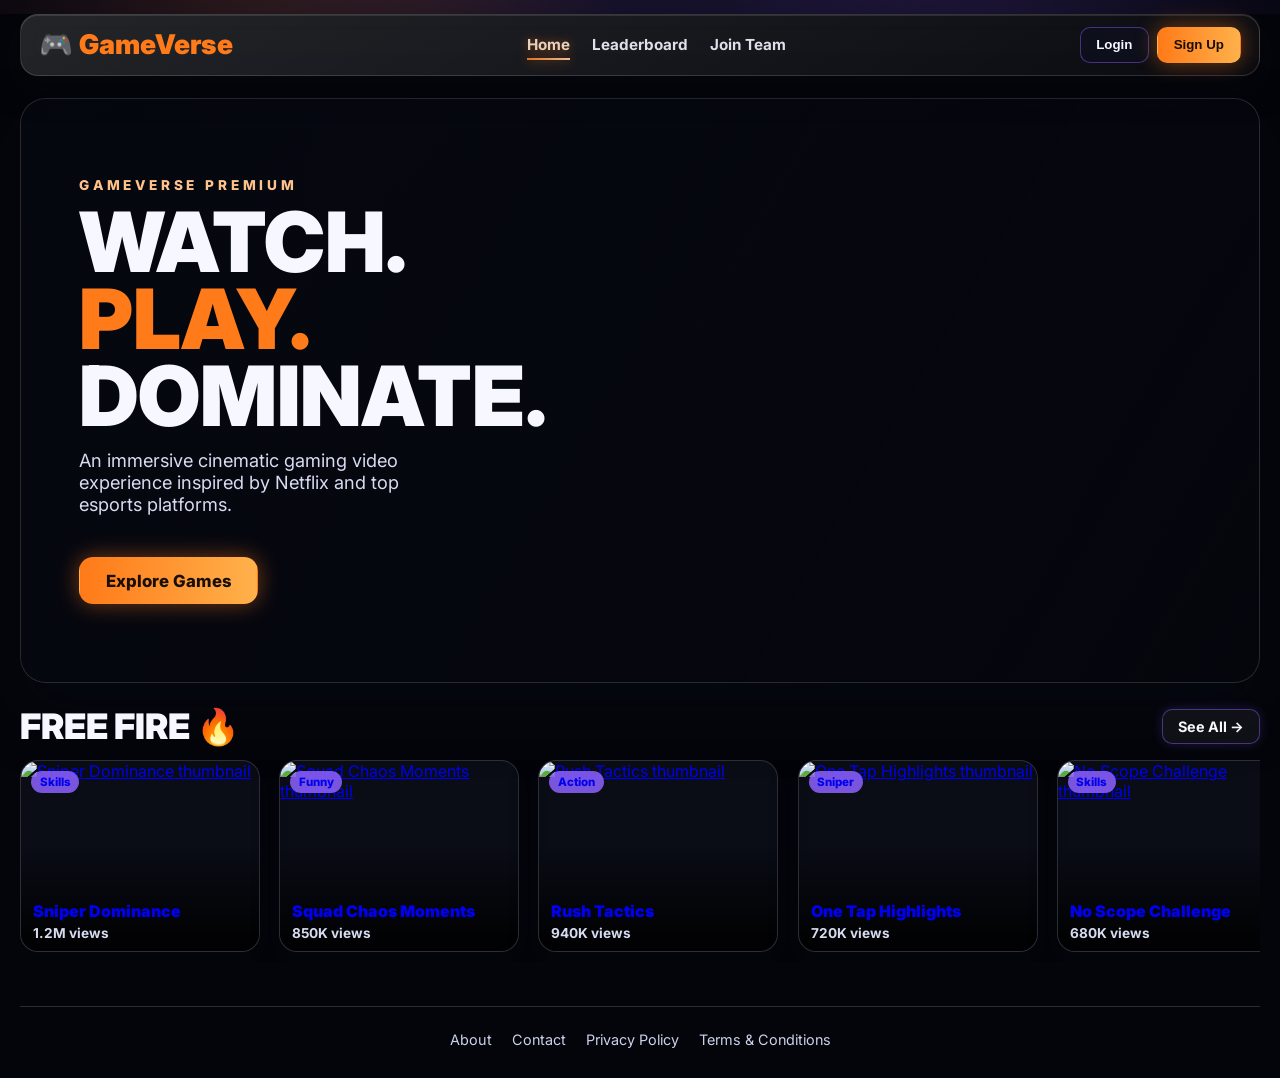
==== commit 7dd67428: "Replace visual system with fully new premium cinematic redesign" ====
--- a/index.html
+++ b/index.html
@@ -4,51 +4,52 @@
     <meta charset="UTF-8" />
     <meta name="viewport" content="width=device-width, initial-scale=1.0" />
     <title>GameVerse | Home</title>
-    <script src="https://cdn.tailwindcss.com"></script>
     <link rel="preconnect" href="https://fonts.googleapis.com" />
     <link rel="preconnect" href="https://fonts.gstatic.com" crossorigin />
     <link href="https://fonts.googleapis.com/css2?family=Inter:wght@400;500;700;800;900&display=swap" rel="stylesheet" />
     <link rel="stylesheet" href="styles.css" />
   </head>
-  <body class="text-slate-100">
+  <body>
     <div class="page-bg"></div>
 
-    <header class="sticky top-3 z-50 mx-auto mt-4 w-[min(1240px,calc(100%-1.5rem))] rounded-2xl glass-card neon-border px-4 py-3 md:px-6">
-      <div class="flex flex-wrap items-center justify-between gap-4">
-        <a class="flex items-center gap-2 text-2xl font-black text-orange-400" href="index.html">🎮 GameVerse</a>
-        <nav class="flex items-center gap-6 text-sm font-semibold text-slate-100/90">
-          <a class="relative text-orange-200 after:absolute after:-bottom-2 after:left-0 after:h-[2px] after:w-full after:bg-orange-400 after:shadow-[0_0_12px_rgba(255,122,28,0.8)]" href="index.html">Home</a>
-          <a class="transition hover:text-orange-200 hover:drop-shadow-[0_0_10px_rgba(255,122,28,0.55)]" href="#">Leaderboard</a>
-          <a class="transition hover:text-orange-200 hover:drop-shadow-[0_0_10px_rgba(255,122,28,0.55)]" href="join-team.html">Join Team</a>
+    <header class="container navbar glass">
+      <div class="navbar__inner">
+        <a class="brand" href="index.html">🎮 GameVerse</a>
+        <nav class="nav-links">
+          <a class="active" href="index.html">Home</a>
+          <a href="#">Leaderboard</a>
+          <a href="join-team.html">Join Team</a>
         </nav>
-        <div class="flex items-center gap-2">
-          <button class="rounded-lg border border-purple-400/50 bg-slate-900/70 px-4 py-2 text-sm font-semibold">Login</button>
-          <button class="rounded-lg bg-gradient-to-r from-orange-500 to-amber-400 px-4 py-2 text-sm font-bold text-slate-950 shadow-[0_0_20px_rgba(255,122,28,0.45)] transition hover:scale-105">Sign Up</button>
+        <div class="nav-actions">
+          <button class="btn btn-ghost">Login</button>
+          <button class="btn btn-primary">Sign Up</button>
         </div>
       </div>
     </header>
 
-    <main class="mx-auto w-[min(1240px,calc(100%-1.5rem))] pb-10">
-      <section class="hero-cinematic reveal relative mt-4 overflow-hidden rounded-3xl border border-white/15 bg-[linear-gradient(120deg,rgba(9,10,20,0.86),rgba(9,10,20,0.24)),url('https://images.unsplash.com/photo-1542751371-adc38448a05e?auto=format&fit=crop&w=2000&q=80')] min-h-[560px] shadow-[0_26px_60px_rgba(6,8,16,0.72)]">
-        <div class="absolute inset-0 bg-gradient-to-r from-black/70 via-black/35 to-transparent"></div>
-        <div class="relative z-10 max-w-xl p-8 pt-24 md:p-16">
-          <p class="mb-2 text-sm font-bold uppercase tracking-[0.25em] text-orange-300">GameVerse</p>
-          <h1 class="text-5xl font-black leading-[0.95] md:text-7xl">WATCH.<br /><span class="text-orange-400">PLAY.</span><br /><span class="text-orange-300">DOMINATE.</span></h1>
-          <p class="mt-5 text-lg text-slate-200/90">A cinematic gaming video platform inspired by Netflix and esports dashboards.</p>
-          <a href="game.html" class="mt-7 inline-flex items-center rounded-xl bg-gradient-to-r from-orange-500 via-orange-400 to-amber-300 px-7 py-3 text-lg font-black text-slate-950 shadow-[0_0_28px_rgba(255,122,28,0.55)] transition hover:scale-105">Explore Games</a>
+    <main class="container">
+      <section class="section hero reveal" style="background-image: linear-gradient(120deg, rgba(9,10,20,0.82), rgba(9,10,20,0.2)), url('https://images.unsplash.com/photo-1542751371-adc38448a05e?auto=format&fit=crop&w=2000&q=80')">
+        <div class="hero__content">
+          <p class="hero__eyebrow">GameVerse Premium</p>
+          <h1 class="hero__title">WATCH.<br /><span>PLAY.</span><br />DOMINATE.</h1>
+          <p class="hero__subtitle">An immersive cinematic gaming video experience inspired by Netflix and top esports platforms.</p>
+          <a href="game.html" class="btn btn-primary btn-hero">Explore Games</a>
         </div>
       </section>
 
-      <section class="reveal mt-10 space-y-4">
-        <div class="flex items-center justify-between">
-          <h2 class="text-3xl font-black tracking-wide">FREE FIRE 🔥</h2>
-          <a href="game.html" class="rounded-lg border border-purple-400/45 bg-white/5 px-4 py-2 text-sm font-semibold shadow-[0_0_14px_rgba(138,92,255,0.25)] transition hover:translate-x-1 hover:text-orange-200">See All →</a>
+      <section class="section reveal">
+        <div class="section-head">
+          <h2>FREE FIRE 🔥</h2>
+          <a class="see-all" href="game.html">See All →</a>
         </div>
-        <div id="video-grid" class="scroll-row"></div>
+        <div id="video-grid" class="horizontal-row"></div>
       </section>
 
-      <footer class="mt-14 flex flex-wrap items-center justify-center gap-6 border-t border-white/15 py-6 text-sm text-slate-300/90">
-        <a href="#">About</a><a href="#">Contact</a><a href="#">Privacy Policy</a><a href="#">Terms & Conditions</a>
+      <footer class="footer">
+        <a href="#">About</a>
+        <a href="#">Contact</a>
+        <a href="#">Privacy Policy</a>
+        <a href="#">Terms & Conditions</a>
       </footer>
     </main>
 
--- a/styles.css
+++ b/styles.css
@@ -1,9 +1,14 @@
 :root {
-  --bg-0: #06070d;
-  --bg-1: #0e1020;
-  --bg-2: #1a1433;
-  --orange: #ff7a1c;
-  --purple: #8a5cff;
+  --bg-0: #04050a;
+  --bg-1: #0a0d17;
+  --bg-2: #17122d;
+  --surface: rgba(14, 16, 28, 0.7);
+  --surface-2: rgba(19, 21, 35, 0.85);
+  --line: rgba(255, 255, 255, 0.14);
+  --text: #f6f7ff;
+  --muted: #c9cfeb;
+  --orange: #ff7a18;
+  --purple: #8e61ff;
 }
 
 * {
@@ -15,7 +20,7 @@
   margin: 0;
   min-height: 100%;
   font-family: Inter, system-ui, -apple-system, sans-serif;
-  color: #f7f8ff;
+  color: var(--text);
   background: var(--bg-0);
 }
 
@@ -29,43 +34,170 @@
   inset: 0;
   z-index: -3;
   background:
-    radial-gradient(circle at 12% 14%, rgba(255, 122, 28, 0.28), transparent 34%),
-    radial-gradient(circle at 85% 28%, rgba(138, 92, 255, 0.25), transparent 38%),
-    radial-gradient(circle at 50% 55%, rgba(255, 255, 255, 0.06), transparent 45%),
-    linear-gradient(180deg, var(--bg-2) 0%, var(--bg-1) 46%, var(--bg-0) 100%);
+    radial-gradient(circle at 16% 18%, rgba(255, 122, 24, 0.28), transparent 34%),
+    radial-gradient(circle at 84% 28%, rgba(142, 97, 255, 0.28), transparent 35%),
+    radial-gradient(circle at 52% 62%, rgba(255, 255, 255, 0.05), transparent 42%),
+    linear-gradient(180deg, var(--bg-2) 0%, var(--bg-1) 44%, var(--bg-0) 100%);
 }
 
 .page-bg::before {
   content: '';
   position: absolute;
   inset: 0;
-  background: radial-gradient(circle at center, transparent 58%, rgba(2, 3, 8, 0.72) 100%);
+  background: radial-gradient(circle at center, transparent 56%, rgba(2, 3, 8, 0.78) 100%);
 }
 
 .page-bg::after {
   content: '';
   position: absolute;
-  inset: -10%;
-  filter: blur(48px);
+  inset: -8%;
+  filter: blur(64px);
   background:
-    radial-gradient(circle at 22% 42%, rgba(255, 122, 28, 0.22), transparent 30%),
-    radial-gradient(circle at 74% 58%, rgba(138, 92, 255, 0.24), transparent 32%);
-  animation: auraShift 12s ease-in-out infinite alternate;
-}
-
-@keyframes auraShift {
+    radial-gradient(circle at 30% 52%, rgba(255, 122, 24, 0.22), transparent 31%),
+    radial-gradient(circle at 76% 66%, rgba(142, 97, 255, 0.22), transparent 33%);
+  animation: ambientShift 14s ease-in-out infinite alternate;
+}
+
+@keyframes ambientShift {
   from {
-    transform: translate3d(-2%, -1%, 0) scale(1);
+    transform: translate3d(-1.5%, -1%, 0) scale(1);
   }
   to {
-    transform: translate3d(2%, 1.5%, 0) scale(1.04);
-  }
-}
-
-.hero-cinematic {
+    transform: translate3d(1.5%, 1.25%, 0) scale(1.05);
+  }
+}
+
+.container {
+  width: min(1240px, calc(100% - 1.5rem));
+  margin: 0 auto;
+}
+
+.glass {
+  background: linear-gradient(150deg, rgba(255, 255, 255, 0.13), rgba(255, 255, 255, 0.03));
+  border: 1px solid var(--line);
+  backdrop-filter: blur(14px);
+  box-shadow: inset 0 1px 0 rgba(255, 255, 255, 0.11), 0 12px 30px rgba(6, 8, 16, 0.58);
+}
+
+.navbar {
+  position: sticky;
+  top: 10px;
+  z-index: 100;
+  margin-top: 14px;
+  border-radius: 18px;
+  padding: 12px 18px;
+}
+
+.navbar__inner {
+  display: flex;
+  flex-wrap: wrap;
+  align-items: center;
+  justify-content: space-between;
+  gap: 12px;
+}
+
+.brand {
+  color: var(--orange);
+  text-decoration: none;
+  font-size: 1.7rem;
+  font-weight: 900;
+  letter-spacing: 0.01em;
+}
+
+.nav-links {
+  display: flex;
+  gap: 22px;
+  align-items: center;
+}
+
+.nav-links a {
+  color: var(--text);
+  text-decoration: none;
+  font-size: 0.95rem;
+  font-weight: 700;
+  opacity: 0.9;
+  position: relative;
+  transition: color 0.24s ease, text-shadow 0.24s ease;
+}
+
+.nav-links a::after {
+  content: '';
+  position: absolute;
+  left: 0;
+  bottom: -6px;
+  width: 100%;
+  height: 2px;
+  transform: scaleX(0);
+  transform-origin: left;
+  transition: transform 0.24s ease;
+  background: linear-gradient(90deg, var(--orange), #ffd0ab);
+  box-shadow: 0 0 12px rgba(255, 122, 24, 0.75);
+}
+
+.nav-links a:hover,
+.nav-links a.active {
+  color: #ffe6d0;
+  text-shadow: 0 0 10px rgba(255, 122, 24, 0.5);
+}
+
+.nav-links a:hover::after,
+.nav-links a.active::after {
+  transform: scaleX(1);
+}
+
+.nav-actions {
+  display: flex;
+  gap: 8px;
+}
+
+.btn {
+  border: 1px solid transparent;
+  border-radius: 10px;
+  cursor: pointer;
+  font-weight: 800;
+  transition: transform 0.24s ease, filter 0.24s ease, box-shadow 0.24s ease;
+}
+
+.btn:hover {
+  transform: translateY(-1px) scale(1.02);
+  filter: brightness(1.06);
+}
+
+.btn-ghost {
+  padding: 0.56rem 0.95rem;
+  background: rgba(13, 16, 31, 0.72);
+  border-color: rgba(142, 97, 255, 0.45);
+  color: var(--text);
+}
+
+.btn-primary {
+  padding: 0.58rem 1rem;
+  background: linear-gradient(90deg, var(--orange), #ffb14b);
+  color: #1a0f05;
+  box-shadow: 0 0 22px rgba(255, 122, 24, 0.45);
+}
+
+.section {
+  margin-top: 22px;
+}
+
+.hero {
+  min-height: 560px;
+  border-radius: 26px;
+  overflow: hidden;
+  border: 1px solid var(--line);
+  position: relative;
   background-position: center;
   background-size: cover;
   animation: heroZoom 16s ease-in-out infinite alternate;
+  box-shadow: 0 28px 56px rgba(6, 8, 16, 0.72);
+}
+
+.hero::before {
+  content: '';
+  position: absolute;
+  inset: 0;
+  background: linear-gradient(94deg, rgba(5, 7, 15, 0.88), rgba(5, 7, 15, 0.24) 66%);
 }
 
 @keyframes heroZoom {
@@ -77,32 +209,82 @@
   }
 }
 
-.glass-card {
-  background: linear-gradient(140deg, rgba(255, 255, 255, 0.13), rgba(255, 255, 255, 0.03));
-  border: 1px solid rgba(255, 255, 255, 0.16);
-  backdrop-filter: blur(14px);
-}
-
-.neon-border {
-  box-shadow:
-    inset 0 1px 0 rgba(255, 255, 255, 0.16),
-    0 14px 34px rgba(8, 10, 18, 0.58),
-    0 0 24px rgba(138, 92, 255, 0.2);
-}
-
-.hover-card {
-  transition: transform 0.32s ease, box-shadow 0.32s ease, border-color 0.32s ease, filter 0.32s ease;
-}
-
-.hover-card:hover {
-  transform: translateY(-8px) scale(1.04);
-  box-shadow:
-    0 24px 42px rgba(8, 10, 18, 0.72),
-    0 0 28px rgba(255, 122, 28, 0.32),
-    0 0 18px rgba(138, 92, 255, 0.26);
-}
-
-.scroll-row {
+.hero__content {
+  position: relative;
+  z-index: 1;
+  max-width: 620px;
+  padding: 78px 58px;
+}
+
+.hero__eyebrow {
+  margin: 0;
+  font-size: 0.85rem;
+  text-transform: uppercase;
+  letter-spacing: 0.28em;
+  font-weight: 800;
+  color: #ffc28b;
+}
+
+.hero__title {
+  margin: 10px 0 0;
+  font-size: clamp(2.8rem, 7vw, 5.2rem);
+  line-height: 0.93;
+  font-weight: 900;
+}
+
+.hero__title span {
+  color: var(--orange);
+}
+
+.hero__subtitle {
+  margin-top: 14px;
+  max-width: 35ch;
+  color: #d8dcf1;
+  font-size: 1.14rem;
+}
+
+.btn-hero {
+  margin-top: 24px;
+  display: inline-flex;
+  align-items: center;
+  padding: 0.8rem 1.6rem;
+  border-radius: 14px;
+  text-decoration: none;
+  font-size: 1.05rem;
+}
+
+.section-head {
+  display: flex;
+  align-items: center;
+  justify-content: space-between;
+  margin-bottom: 12px;
+}
+
+.section-head h2 {
+  margin: 0;
+  font-size: clamp(1.5rem, 3vw, 2.2rem);
+  font-weight: 900;
+}
+
+.see-all {
+  text-decoration: none;
+  color: var(--text);
+  font-size: 0.9rem;
+  font-weight: 700;
+  padding: 0.5rem 0.95rem;
+  border-radius: 10px;
+  border: 1px solid rgba(142, 97, 255, 0.45);
+  background: rgba(255, 255, 255, 0.05);
+  box-shadow: 0 0 12px rgba(142, 97, 255, 0.2);
+  transition: transform 0.24s ease, box-shadow 0.24s ease;
+}
+
+.see-all:hover {
+  transform: translateX(2px);
+  box-shadow: 0 0 16px rgba(142, 97, 255, 0.45);
+}
+
+.horizontal-row {
   display: grid;
   grid-auto-flow: column;
   grid-auto-columns: minmax(240px, 300px);
@@ -112,28 +294,282 @@
   padding-bottom: 0.6rem;
 }
 
-.scroll-row > * {
+.horizontal-row > * {
   scroll-snap-align: start;
 }
 
-.scroll-row::-webkit-scrollbar {
-  height: 8px;
-}
-
-.scroll-row::-webkit-scrollbar-thumb {
+.grid-4 {
+  display: grid;
+  gap: 1.3rem;
+  grid-template-columns: repeat(auto-fit, minmax(240px, 1fr));
+}
+
+.card {
+  position: relative;
+  border-radius: 18px;
+  overflow: hidden;
+  border: 1px solid var(--line);
+  background: var(--surface);
+  box-shadow: 0 10px 24px rgba(6, 8, 16, 0.55);
+  transition: transform 0.32s ease, box-shadow 0.32s ease, border-color 0.32s ease;
+}
+
+.card:hover {
+  transform: translateY(-8px) scale(1.04);
+  border-color: rgba(255, 122, 24, 0.55);
+  box-shadow: 0 24px 40px rgba(6, 8, 16, 0.78), 0 0 26px rgba(255, 122, 24, 0.3), 0 0 14px rgba(142, 97, 255, 0.24);
+}
+
+.card img {
+  width: 100%;
+  height: 100%;
+  min-height: 190px;
+  object-fit: cover;
+  transition: transform 0.32s ease;
+}
+
+.card:hover img {
+  transform: scale(1.1);
+}
+
+.card__overlay {
+  position: absolute;
+  inset: 0;
+  background: linear-gradient(180deg, transparent 44%, rgba(0, 0, 0, 0.88) 95%);
+}
+
+.badge {
+  position: absolute;
+  top: 10px;
+  left: 10px;
   border-radius: 999px;
-  background: linear-gradient(90deg, rgba(255, 122, 28, 0.6), rgba(138, 92, 255, 0.6));
+  padding: 0.24rem 0.54rem;
+  font-size: 0.72rem;
+  font-weight: 800;
+  background: rgba(142, 97, 255, 0.85);
+}
+
+.card__meta {
+  position: absolute;
+  left: 12px;
+  right: 12px;
+  bottom: 10px;
+}
+
+.card__title {
+  margin: 0;
+  font-size: 1rem;
+  font-weight: 900;
+}
+
+.card__sub {
+  margin: 4px 0 0;
+  font-size: 0.85rem;
+  color: #d7dbef;
+  font-weight: 700;
+}
+
+.toolbar {
+  border-radius: 18px;
+  padding: 14px;
+}
+
+.toolbar__inner {
+  display: flex;
+  flex-wrap: wrap;
+  align-items: center;
+  justify-content: space-between;
+  gap: 10px;
+}
+
+.chips {
+  display: flex;
+  flex-wrap: wrap;
+  gap: 0.58rem;
+}
+
+.chip {
+  border: 1px solid rgba(255, 255, 255, 0.2);
+  background: rgba(255, 255, 255, 0.09);
+  color: var(--text);
+  padding: 0.5rem 1rem;
+  border-radius: 999px;
+  font-size: 0.84rem;
+  font-weight: 800;
+  cursor: pointer;
+  transition: transform 0.24s ease, box-shadow 0.24s ease, border-color 0.24s ease;
+}
+
+.chip:hover,
+.chip.active {
+  transform: scale(1.05);
+  border-color: rgba(255, 122, 24, 0.7);
+  box-shadow: 0 0 16px rgba(255, 122, 24, 0.4);
+  background: linear-gradient(90deg, rgba(255, 122, 24, 0.3), rgba(142, 97, 255, 0.2));
+}
+
+.search {
+  display: flex;
+  align-items: center;
+  min-width: 250px;
+  gap: 8px;
+  padding: 0.5rem 0.9rem;
+  border: 1px solid rgba(142, 97, 255, 0.42);
+  border-radius: 999px;
+  background: rgba(5, 7, 14, 0.45);
+  transition: box-shadow 0.24s ease, border-color 0.24s ease;
+}
+
+.search:focus-within {
+  border-color: rgba(255, 122, 24, 0.72);
+  box-shadow: 0 0 18px rgba(255, 122, 24, 0.42);
+}
+
+.search input {
+  width: 100%;
+  border: 0;
+  background: transparent;
+  color: var(--text);
+  outline: none;
+}
+
+.video-layout {
+  display: grid;
+  gap: 1rem;
+  grid-template-columns: minmax(0, 2fr) 360px;
+}
+
+.panel {
+  border-radius: 18px;
+  padding: 14px;
+}
+
+.video-frame {
+  border-radius: 16px;
+  overflow: hidden;
+  border: 1px solid rgba(255, 122, 24, 0.48);
+  box-shadow: 0 24px 48px rgba(6, 8, 16, 0.78), 0 0 20px rgba(142, 97, 255, 0.24);
+}
+
+.video-frame iframe {
+  display: block;
+  width: 100%;
+  aspect-ratio: 16 / 9;
+  border: 0;
+}
+
+.like {
+  border-radius: 10px;
+  border: 1px solid rgba(255, 122, 24, 0.72);
+  background: linear-gradient(90deg, rgba(255, 122, 24, 0.34), rgba(142, 97, 255, 0.25));
+  color: var(--text);
+  padding: 0.48rem 0.9rem;
+  font-weight: 800;
+  cursor: pointer;
+  transition: transform 0.24s ease, box-shadow 0.24s ease;
+}
+
+.like:hover {
+  transform: translateY(-1px) scale(1.03);
+  box-shadow: 0 0 20px rgba(255, 122, 24, 0.45);
+}
+
+.join-wrap {
+  max-width: 780px;
+  margin: -40px auto 0;
+}
+
+.join-card {
+  border-radius: 24px;
+  padding: 1.6rem;
+  text-align: center;
+}
+
+.join-input {
+  height: 54px;
+  border-radius: 14px;
+  border: 1px solid rgba(142, 97, 255, 0.45);
+  background: rgba(8, 10, 18, 0.5);
+  padding: 0 1rem;
+  color: var(--text);
+  font-size: 1.05rem;
+  outline: none;
+  transition: box-shadow 0.22s ease, border-color 0.22s ease;
+}
+
+.join-input:focus {
+  border-color: rgba(255, 122, 24, 0.72);
+  box-shadow: 0 0 18px rgba(255, 122, 24, 0.4);
+}
+
+.join-btn {
+  font-size: 1.3rem;
+  padding: 0.75rem 1.2rem;
+  border-radius: 14px;
+}
+
+.players-grid {
+  display: grid;
+  gap: 1rem;
+  grid-template-columns: repeat(auto-fit, minmax(220px, 1fr));
+}
+
+.player-card {
+  border-radius: 18px;
+  padding: 1rem;
+  text-align: center;
+}
+
+.avatar {
+  width: 86px;
+  height: 86px;
+  margin: 0 auto 0.72rem;
+  border-radius: 999px;
+  overflow: hidden;
+  border: 1px solid rgba(142, 97, 255, 0.68);
+  box-shadow: 0 0 16px rgba(142, 97, 255, 0.35);
+}
+
+.avatar img {
+  width: 100%;
+  height: 100%;
+  object-fit: cover;
+}
+
+.online-dot {
+  width: 10px;
+  height: 10px;
+  border-radius: 999px;
+  background: #4df089;
+  box-shadow: 0 0 10px rgba(77, 240, 137, 0.9);
+}
+
+.footer {
+  margin-top: 44px;
+  border-top: 1px solid rgba(255, 255, 255, 0.16);
+  display: flex;
+  flex-wrap: wrap;
+  justify-content: center;
+  gap: 20px;
+  padding: 24px 0 30px;
+  color: #cbd1ea;
+  font-size: 0.9rem;
+}
+
+.footer a {
+  color: inherit;
+  text-decoration: none;
 }
 
 .reveal {
   opacity: 0;
-  transform: translateY(22px);
+  transform: translateY(24px);
 }
 
 .reveal.is-visible {
   opacity: 1;
   transform: translateY(0);
-  transition: opacity 0.75s ease, transform 0.75s ease;
+  transition: opacity 0.7s ease, transform 0.7s ease;
 }
 
 .pulse-like {
@@ -169,8 +605,35 @@
   }
 }
 
-@media (max-width: 768px) {
-  .scroll-row {
-    grid-auto-columns: minmax(210px, 260px);
-  }
-}
+.sr-only {
+  position: absolute;
+  width: 1px;
+  height: 1px;
+  padding: 0;
+  margin: -1px;
+  overflow: hidden;
+  clip: rect(0, 0, 0, 0);
+  border: 0;
+}
+
+@media (max-width: 1020px) {
+  .video-layout {
+    grid-template-columns: 1fr;
+  }
+}
+
+@media (max-width: 780px) {
+  .hero__content {
+    padding: 54px 24px;
+  }
+
+  .hero {
+    min-height: 460px;
+  }
+
+  .nav-links {
+    order: 3;
+    width: 100%;
+    justify-content: center;
+  }
+}
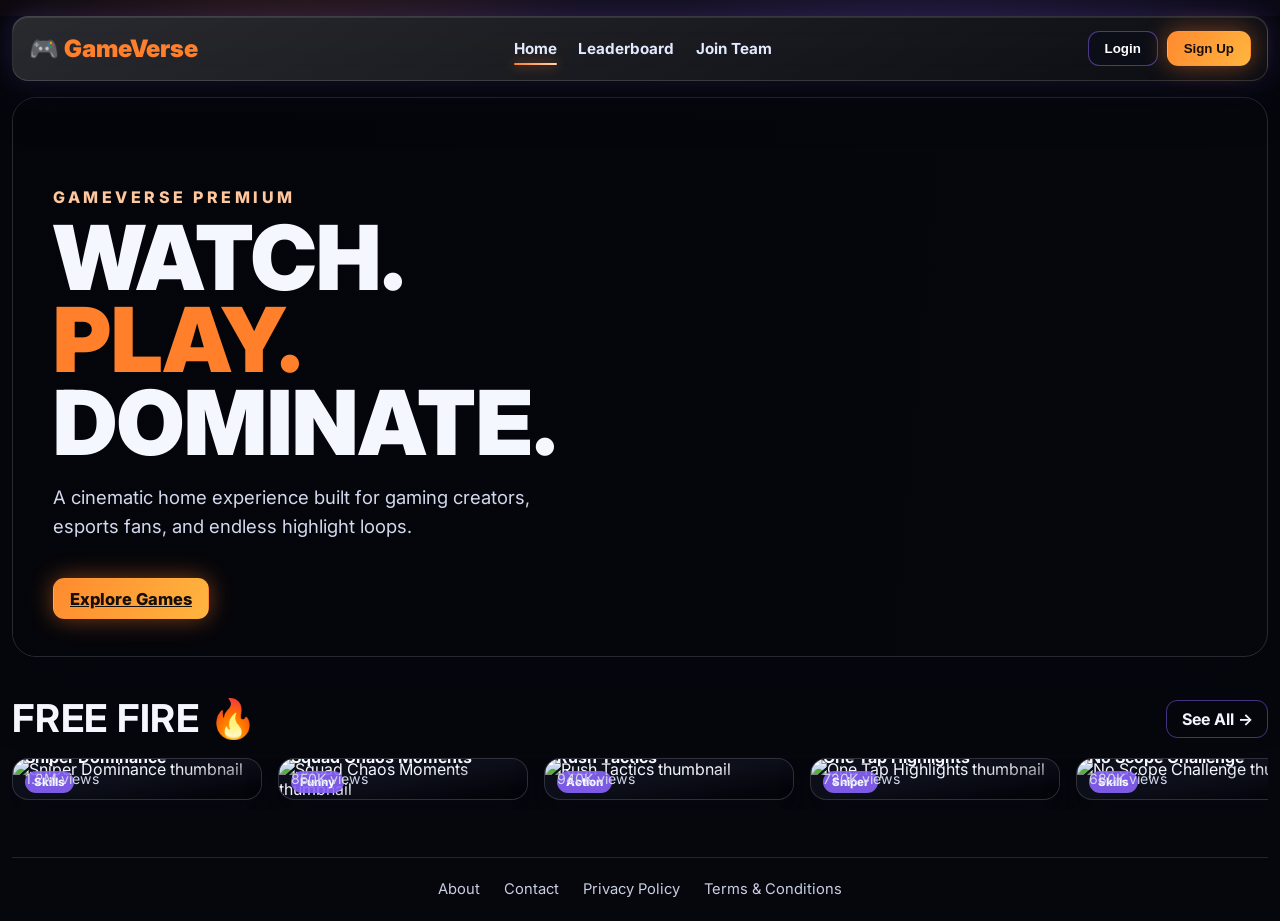
==== commit 91da74be: "Replace visual system with full premium cinematic redesign" ====
--- a/index.html
+++ b/index.html
@@ -15,41 +15,40 @@
     <header class="container navbar glass">
       <div class="navbar__inner">
         <a class="brand" href="index.html">🎮 GameVerse</a>
-        <nav class="nav-links">
-          <a class="active" href="index.html">Home</a>
+        <nav class="nav">
+          <a href="index.html" class="active">Home</a>
           <a href="#">Leaderboard</a>
           <a href="join-team.html">Join Team</a>
         </nav>
         <div class="nav-actions">
-          <button class="btn btn-ghost">Login</button>
-          <button class="btn btn-primary">Sign Up</button>
+          <button class="btn btn--ghost">Login</button>
+          <button class="btn btn--primary">Sign Up</button>
         </div>
       </div>
     </header>
 
     <main class="container">
-      <section class="section hero reveal" style="background-image: linear-gradient(120deg, rgba(9,10,20,0.82), rgba(9,10,20,0.2)), url('https://images.unsplash.com/photo-1542751371-adc38448a05e?auto=format&fit=crop&w=2000&q=80')">
+      <section class="hero reveal">
+        <div class="hero__image" style="background-image:url('https://images.unsplash.com/photo-1542751371-adc38448a05e?auto=format&fit=crop&w=2100&q=80')"></div>
+        <div class="hero__overlay"></div>
         <div class="hero__content">
           <p class="hero__eyebrow">GameVerse Premium</p>
-          <h1 class="hero__title">WATCH.<br /><span>PLAY.</span><br />DOMINATE.</h1>
-          <p class="hero__subtitle">An immersive cinematic gaming video experience inspired by Netflix and top esports platforms.</p>
-          <a href="game.html" class="btn btn-primary btn-hero">Explore Games</a>
+          <h1 class="hero__title">WATCH.<br /><em>PLAY.</em><br />DOMINATE.</h1>
+          <p class="hero__text">A cinematic home experience built for gaming creators, esports fans, and endless highlight loops.</p>
+          <a href="game.html" class="btn btn--primary" style="display:inline-flex; margin-top:1.1rem; font-size:1.03rem">Explore Games</a>
         </div>
       </section>
 
       <section class="section reveal">
-        <div class="section-head">
+        <div class="section__head">
           <h2>FREE FIRE 🔥</h2>
-          <a class="see-all" href="game.html">See All →</a>
+          <a href="game.html">See All →</a>
         </div>
-        <div id="video-grid" class="horizontal-row"></div>
+        <div id="video-grid" class="video-row"></div>
       </section>
 
       <footer class="footer">
-        <a href="#">About</a>
-        <a href="#">Contact</a>
-        <a href="#">Privacy Policy</a>
-        <a href="#">Terms & Conditions</a>
+        <a href="#">About</a><a href="#">Contact</a><a href="#">Privacy Policy</a><a href="#">Terms & Conditions</a>
       </footer>
     </main>
 
--- a/styles.css
+++ b/styles.css
@@ -1,14 +1,16 @@
 :root {
-  --bg-0: #04050a;
-  --bg-1: #0a0d17;
-  --bg-2: #17122d;
-  --surface: rgba(14, 16, 28, 0.7);
-  --surface-2: rgba(19, 21, 35, 0.85);
+  --bg: #06070d;
+  --panel: rgba(19, 22, 36, 0.62);
+  --panel-2: rgba(10, 12, 22, 0.72);
   --line: rgba(255, 255, 255, 0.14);
-  --text: #f6f7ff;
-  --muted: #c9cfeb;
-  --orange: #ff7a18;
-  --purple: #8e61ff;
+  --text: #f5f7ff;
+  --muted: #b9c1d6;
+  --orange: #ff7f2a;
+  --orange-soft: rgba(255, 127, 42, 0.34);
+  --violet: #8c65ff;
+  --violet-soft: rgba(140, 101, 255, 0.34);
+  --success: #56e39f;
+  --danger: #ff6b80;
 }
 
 * {
@@ -20,12 +22,11 @@
   margin: 0;
   min-height: 100%;
   font-family: Inter, system-ui, -apple-system, sans-serif;
+  background: var(--bg);
   color: var(--text);
-  background: var(--bg-0);
 }
 
 body {
-  position: relative;
   overflow-x: hidden;
 }
 
@@ -34,58 +35,61 @@
   inset: 0;
   z-index: -3;
   background:
-    radial-gradient(circle at 16% 18%, rgba(255, 122, 24, 0.28), transparent 34%),
-    radial-gradient(circle at 84% 28%, rgba(142, 97, 255, 0.28), transparent 35%),
-    radial-gradient(circle at 52% 62%, rgba(255, 255, 255, 0.05), transparent 42%),
-    linear-gradient(180deg, var(--bg-2) 0%, var(--bg-1) 44%, var(--bg-0) 100%);
+    radial-gradient(circle at 15% 18%, rgba(255, 127, 42, 0.26), transparent 32%),
+    radial-gradient(circle at 85% 25%, rgba(140, 101, 255, 0.28), transparent 36%),
+    radial-gradient(circle at 50% 62%, rgba(255, 255, 255, 0.06), transparent 42%),
+    linear-gradient(180deg, #171225 0%, #0d1020 46%, #06070d 100%);
 }
 
 .page-bg::before {
   content: '';
   position: absolute;
   inset: 0;
-  background: radial-gradient(circle at center, transparent 56%, rgba(2, 3, 8, 0.78) 100%);
+  background: radial-gradient(circle at center, transparent 50%, rgba(4, 5, 10, 0.8) 100%);
 }
 
 .page-bg::after {
   content: '';
   position: absolute;
-  inset: -8%;
-  filter: blur(64px);
+  inset: -10%;
+  filter: blur(60px);
   background:
-    radial-gradient(circle at 30% 52%, rgba(255, 122, 24, 0.22), transparent 31%),
-    radial-gradient(circle at 76% 66%, rgba(142, 97, 255, 0.22), transparent 33%);
-  animation: ambientShift 14s ease-in-out infinite alternate;
-}
-
-@keyframes ambientShift {
+    radial-gradient(circle at 20% 45%, rgba(255, 127, 42, 0.18), transparent 28%),
+    radial-gradient(circle at 78% 60%, rgba(140, 101, 255, 0.2), transparent 30%);
+  animation: glowShift 12s ease-in-out infinite alternate;
+}
+
+@keyframes glowShift {
   from {
-    transform: translate3d(-1.5%, -1%, 0) scale(1);
+    transform: translate3d(-2%, -1%, 0);
   }
   to {
-    transform: translate3d(1.5%, 1.25%, 0) scale(1.05);
+    transform: translate3d(2%, 1.5%, 0);
   }
 }
 
 .container {
-  width: min(1240px, calc(100% - 1.5rem));
+  width: min(1260px, calc(100% - 1.5rem));
   margin: 0 auto;
 }
 
 .glass {
-  background: linear-gradient(150deg, rgba(255, 255, 255, 0.13), rgba(255, 255, 255, 0.03));
+  background: linear-gradient(150deg, rgba(255, 255, 255, 0.14), rgba(255, 255, 255, 0.03));
+  backdrop-filter: blur(16px);
   border: 1px solid var(--line);
-  backdrop-filter: blur(14px);
-  box-shadow: inset 0 1px 0 rgba(255, 255, 255, 0.11), 0 12px 30px rgba(6, 8, 16, 0.58);
+  box-shadow:
+    inset 0 1px 0 rgba(255, 255, 255, 0.1),
+    0 18px 40px rgba(6, 8, 16, 0.52),
+    0 0 26px rgba(140, 101, 255, 0.22);
 }
 
 .navbar {
   position: sticky;
-  top: 10px;
-  z-index: 100;
-  margin-top: 14px;
-  border-radius: 18px;
-  padding: 12px 18px;
+  top: 0.9rem;
+  z-index: 60;
+  margin-top: 1rem;
+  border-radius: 1rem;
+  padding: 0.85rem 1rem;
 }
 
 .navbar__inner {
@@ -93,499 +97,519 @@
   flex-wrap: wrap;
   align-items: center;
   justify-content: space-between;
-  gap: 12px;
+  gap: 1rem;
 }
 
 .brand {
+  display: flex;
+  align-items: center;
+  gap: 0.45rem;
+  text-decoration: none;
+  font-weight: 900;
+  font-size: 1.5rem;
   color: var(--orange);
+}
+
+.nav {
+  display: flex;
+  align-items: center;
+  gap: 1.35rem;
+}
+
+.nav a {
   text-decoration: none;
-  font-size: 1.7rem;
-  font-weight: 900;
-  letter-spacing: 0.01em;
-}
-
-.nav-links {
-  display: flex;
-  gap: 22px;
-  align-items: center;
-}
-
-.nav-links a {
-  color: var(--text);
-  text-decoration: none;
+  font-weight: 700;
   font-size: 0.95rem;
-  font-weight: 700;
-  opacity: 0.9;
+  color: #e3e9ff;
   position: relative;
-  transition: color 0.24s ease, text-shadow 0.24s ease;
-}
-
-.nav-links a::after {
+  transition: color 0.2s ease, text-shadow 0.2s ease;
+}
+
+.nav a:hover {
+  color: #ffd8bc;
+  text-shadow: 0 0 12px rgba(255, 127, 42, 0.6);
+}
+
+.nav a.active::after {
   content: '';
   position: absolute;
   left: 0;
-  bottom: -6px;
-  width: 100%;
+  right: 0;
+  bottom: -0.45rem;
   height: 2px;
-  transform: scaleX(0);
-  transform-origin: left;
-  transition: transform 0.24s ease;
-  background: linear-gradient(90deg, var(--orange), #ffd0ab);
-  box-shadow: 0 0 12px rgba(255, 122, 24, 0.75);
-}
-
-.nav-links a:hover,
-.nav-links a.active {
-  color: #ffe6d0;
-  text-shadow: 0 0 10px rgba(255, 122, 24, 0.5);
-}
-
-.nav-links a:hover::after,
-.nav-links a.active::after {
-  transform: scaleX(1);
+  border-radius: 999px;
+  background: linear-gradient(90deg, var(--orange), #ffd3b1);
+  box-shadow: 0 0 12px rgba(255, 127, 42, 0.8);
 }
 
 .nav-actions {
   display: flex;
-  gap: 8px;
+  gap: 0.55rem;
 }
 
 .btn {
   border: 1px solid transparent;
-  border-radius: 10px;
+  border-radius: 0.7rem;
+  padding: 0.58rem 1rem;
+  font-weight: 800;
   cursor: pointer;
-  font-weight: 800;
-  transition: transform 0.24s ease, filter 0.24s ease, box-shadow 0.24s ease;
+  color: #fff;
+  transition: transform 0.24s ease, box-shadow 0.24s ease, filter 0.24s ease;
 }
 
 .btn:hover {
-  transform: translateY(-1px) scale(1.02);
-  filter: brightness(1.06);
-}
-
-.btn-ghost {
-  padding: 0.56rem 0.95rem;
-  background: rgba(13, 16, 31, 0.72);
-  border-color: rgba(142, 97, 255, 0.45);
-  color: var(--text);
-}
-
-.btn-primary {
-  padding: 0.58rem 1rem;
-  background: linear-gradient(90deg, var(--orange), #ffb14b);
-  color: #1a0f05;
-  box-shadow: 0 0 22px rgba(255, 122, 24, 0.45);
-}
-
-.section {
-  margin-top: 22px;
+  transform: translateY(-2px);
+  filter: brightness(1.07);
+}
+
+.btn--ghost {
+  background: rgba(12, 14, 24, 0.8);
+  border-color: rgba(140, 101, 255, 0.5);
+}
+
+.btn--primary {
+  background: linear-gradient(120deg, #ff8a2f 0%, #ffb53f 100%);
+  color: #160f0a;
+  box-shadow: 0 0 24px rgba(255, 127, 42, 0.46);
 }
 
 .hero {
+  position: relative;
+  margin-top: 1rem;
+  border-radius: 1.5rem;
+  overflow: hidden;
   min-height: 560px;
-  border-radius: 26px;
-  overflow: hidden;
   border: 1px solid var(--line);
-  position: relative;
+  box-shadow: 0 26px 60px rgba(5, 7, 14, 0.72);
+}
+
+.hero--sm {
+  min-height: 320px;
+}
+
+.hero__image {
+  position: absolute;
+  inset: 0;
+  background-size: cover;
   background-position: center;
-  background-size: cover;
   animation: heroZoom 16s ease-in-out infinite alternate;
-  box-shadow: 0 28px 56px rgba(6, 8, 16, 0.72);
-}
-
-.hero::before {
-  content: '';
+}
+
+@keyframes heroZoom {
+  from { background-size: 100%; }
+  to { background-size: 108%; }
+}
+
+.hero__overlay {
   position: absolute;
   inset: 0;
-  background: linear-gradient(94deg, rgba(5, 7, 15, 0.88), rgba(5, 7, 15, 0.24) 66%);
-}
-
-@keyframes heroZoom {
-  from {
-    background-size: 100%;
-  }
-  to {
-    background-size: 108%;
-  }
+  background: linear-gradient(95deg, rgba(4, 5, 10, 0.9) 10%, rgba(4, 5, 10, 0.35) 65%, transparent 100%);
 }
 
 .hero__content {
   position: relative;
   z-index: 1;
   max-width: 620px;
-  padding: 78px 58px;
+  padding: 5.6rem 2.5rem 2rem;
 }
 
 .hero__eyebrow {
   margin: 0;
-  font-size: 0.85rem;
+  color: #ffc79d;
+  font-weight: 800;
+  letter-spacing: 0.22em;
   text-transform: uppercase;
-  letter-spacing: 0.28em;
-  font-weight: 800;
-  color: #ffc28b;
 }
 
 .hero__title {
-  margin: 10px 0 0;
-  font-size: clamp(2.8rem, 7vw, 5.2rem);
-  line-height: 0.93;
+  margin: 0.6rem 0 0;
+  line-height: 0.92;
+  font-size: clamp(2.8rem, 7vw, 5.8rem);
   font-weight: 900;
 }
 
-.hero__title span {
-  color: var(--orange);
-}
-
-.hero__subtitle {
-  margin-top: 14px;
-  max-width: 35ch;
-  color: #d8dcf1;
-  font-size: 1.14rem;
-}
-
-.btn-hero {
-  margin-top: 24px;
-  display: inline-flex;
-  align-items: center;
-  padding: 0.8rem 1.6rem;
-  border-radius: 14px;
+.hero__title em { color: var(--orange); font-style: normal; }
+
+.hero__text {
+  color: #d3d9ed;
+  font-size: 1.16rem;
+  line-height: 1.6;
+  max-width: 42ch;
+}
+
+.section {
+  margin-top: 2.4rem;
+}
+
+.section__head {
+  display: flex;
+  align-items: center;
+  justify-content: space-between;
+  gap: 1rem;
+  margin-bottom: 1rem;
+}
+
+.section__head h2 {
+  margin: 0;
+  font-size: clamp(1.6rem, 3vw, 2.4rem);
+  letter-spacing: 0.02em;
+}
+
+.section__head a {
   text-decoration: none;
-  font-size: 1.05rem;
-}
-
-.section-head {
-  display: flex;
-  align-items: center;
-  justify-content: space-between;
-  margin-bottom: 12px;
-}
-
-.section-head h2 {
-  margin: 0;
-  font-size: clamp(1.5rem, 3vw, 2.2rem);
-  font-weight: 900;
-}
-
-.see-all {
-  text-decoration: none;
-  color: var(--text);
-  font-size: 0.9rem;
+  color: #f2f4ff;
   font-weight: 700;
-  padding: 0.5rem 0.95rem;
-  border-radius: 10px;
-  border: 1px solid rgba(142, 97, 255, 0.45);
-  background: rgba(255, 255, 255, 0.05);
-  box-shadow: 0 0 12px rgba(142, 97, 255, 0.2);
-  transition: transform 0.24s ease, box-shadow 0.24s ease;
-}
-
-.see-all:hover {
-  transform: translateX(2px);
-  box-shadow: 0 0 16px rgba(142, 97, 255, 0.45);
-}
-
-.horizontal-row {
+  border: 1px solid rgba(140, 101, 255, 0.48);
+  border-radius: 0.7rem;
+  padding: 0.5rem 0.9rem;
+}
+
+.video-row {
   display: grid;
   grid-auto-flow: column;
-  grid-auto-columns: minmax(240px, 300px);
-  gap: 1.2rem;
+  grid-auto-columns: minmax(250px, 320px);
+  gap: 1rem;
   overflow-x: auto;
   scroll-snap-type: x mandatory;
-  padding-bottom: 0.6rem;
-}
-
-.horizontal-row > * {
-  scroll-snap-align: start;
-}
-
-.grid-4 {
+  padding-bottom: 0.55rem;
+}
+
+.video-grid {
   display: grid;
-  gap: 1.3rem;
-  grid-template-columns: repeat(auto-fit, minmax(240px, 1fr));
-}
-
-.card {
+  gap: 1.15rem;
+  grid-template-columns: repeat(auto-fit, minmax(250px, 1fr));
+}
+
+.video-card {
   position: relative;
-  border-radius: 18px;
+  border-radius: 1rem;
   overflow: hidden;
   border: 1px solid var(--line);
-  background: var(--surface);
-  box-shadow: 0 10px 24px rgba(6, 8, 16, 0.55);
+  text-decoration: none;
+  color: inherit;
+  background: var(--panel);
+  backdrop-filter: blur(12px);
+  box-shadow: 0 12px 28px rgba(7, 8, 16, 0.55);
   transition: transform 0.32s ease, box-shadow 0.32s ease, border-color 0.32s ease;
 }
 
-.card:hover {
+.video-card:hover {
   transform: translateY(-8px) scale(1.04);
-  border-color: rgba(255, 122, 24, 0.55);
-  box-shadow: 0 24px 40px rgba(6, 8, 16, 0.78), 0 0 26px rgba(255, 122, 24, 0.3), 0 0 14px rgba(142, 97, 255, 0.24);
-}
-
-.card img {
+  border-color: rgba(255, 127, 42, 0.6);
+  box-shadow: 0 24px 44px rgba(6, 8, 16, 0.74), 0 0 28px rgba(255, 127, 42, 0.3);
+}
+
+.video-card img {
   width: 100%;
-  height: 100%;
-  min-height: 190px;
+  height: 220px;
   object-fit: cover;
-  transition: transform 0.32s ease;
-}
-
-.card:hover img {
-  transform: scale(1.1);
-}
-
-.card__overlay {
+  transition: transform 0.35s ease;
+}
+
+.video-card:hover img { transform: scale(1.1); }
+
+.video-card::before {
+  content: '';
   position: absolute;
   inset: 0;
-  background: linear-gradient(180deg, transparent 44%, rgba(0, 0, 0, 0.88) 95%);
+  background: linear-gradient(170deg, transparent 48%, rgba(3, 4, 9, 0.92) 88%);
 }
 
 .badge {
   position: absolute;
-  top: 10px;
-  left: 10px;
+  left: 0.75rem;
+  top: 0.75rem;
+  padding: 0.25rem 0.55rem;
   border-radius: 999px;
-  padding: 0.24rem 0.54rem;
   font-size: 0.72rem;
   font-weight: 800;
-  background: rgba(142, 97, 255, 0.85);
-}
-
-.card__meta {
-  position: absolute;
-  left: 12px;
-  right: 12px;
-  bottom: 10px;
-}
-
-.card__title {
+  background: rgba(140, 101, 255, 0.88);
+}
+
+.video-card__meta {
+  position: absolute;
+  left: 0.75rem;
+  right: 0.75rem;
+  bottom: 0.75rem;
+}
+
+.video-card__meta h3 {
   margin: 0;
   font-size: 1rem;
-  font-weight: 900;
-}
-
-.card__sub {
-  margin: 4px 0 0;
-  font-size: 0.85rem;
-  color: #d7dbef;
-  font-weight: 700;
-}
-
-.toolbar {
-  border-radius: 18px;
-  padding: 14px;
-}
-
-.toolbar__inner {
+}
+
+.video-card__meta p {
+  margin: 0.2rem 0 0;
+  color: #d0d5ea;
+  font-size: 0.88rem;
+}
+
+.filter-bar {
+  margin-top: 1rem;
+  border-radius: 1rem;
+  padding: 0.9rem;
+}
+
+.filter-wrap {
   display: flex;
   flex-wrap: wrap;
   align-items: center;
   justify-content: space-between;
-  gap: 10px;
+  gap: 0.8rem;
 }
 
 .chips {
   display: flex;
   flex-wrap: wrap;
-  gap: 0.58rem;
+  gap: 0.55rem;
 }
 
 .chip {
-  border: 1px solid rgba(255, 255, 255, 0.2);
-  background: rgba(255, 255, 255, 0.09);
-  color: var(--text);
-  padding: 0.5rem 1rem;
+  border: 1px solid rgba(255, 255, 255, 0.24);
+  background: rgba(255, 255, 255, 0.07);
+  color: #f2f4ff;
+  padding: 0.45rem 0.95rem;
   border-radius: 999px;
-  font-size: 0.84rem;
   font-weight: 800;
   cursor: pointer;
-  transition: transform 0.24s ease, box-shadow 0.24s ease, border-color 0.24s ease;
+  transition: 0.22s ease;
 }
 
 .chip:hover,
 .chip.active {
-  transform: scale(1.05);
-  border-color: rgba(255, 122, 24, 0.7);
-  box-shadow: 0 0 16px rgba(255, 122, 24, 0.4);
-  background: linear-gradient(90deg, rgba(255, 122, 24, 0.3), rgba(142, 97, 255, 0.2));
+  border-color: rgba(255, 127, 42, 0.75);
+  background: rgba(255, 127, 42, 0.24);
+  box-shadow: 0 0 16px rgba(255, 127, 42, 0.36);
+  transform: scale(1.04);
 }
 
 .search {
-  display: flex;
-  align-items: center;
   min-width: 250px;
-  gap: 8px;
-  padding: 0.5rem 0.9rem;
-  border: 1px solid rgba(142, 97, 255, 0.42);
+  display: inline-flex;
+  align-items: center;
+  gap: 0.5rem;
   border-radius: 999px;
-  background: rgba(5, 7, 14, 0.45);
-  transition: box-shadow 0.24s ease, border-color 0.24s ease;
+  padding: 0.6rem 0.9rem;
+  border: 1px solid rgba(140, 101, 255, 0.45);
+  background: rgba(8, 9, 17, 0.54);
+  transition: 0.22s ease;
 }
 
 .search:focus-within {
-  border-color: rgba(255, 122, 24, 0.72);
-  box-shadow: 0 0 18px rgba(255, 122, 24, 0.42);
+  border-color: rgba(255, 127, 42, 0.72);
+  box-shadow: 0 0 18px rgba(255, 127, 42, 0.36);
 }
 
 .search input {
   width: 100%;
+  background: transparent;
   border: 0;
-  background: transparent;
-  color: var(--text);
+  color: #f4f6ff;
   outline: none;
 }
 
-.video-layout {
+.player-layout {
+  margin-top: 1.3rem;
   display: grid;
   gap: 1rem;
   grid-template-columns: minmax(0, 2fr) 360px;
 }
 
 .panel {
-  border-radius: 18px;
-  padding: 14px;
-}
+  border-radius: 1rem;
+  padding: 1rem;
+}
+
+.title-row {
+  display: flex;
+  align-items: flex-start;
+  justify-content: space-between;
+  gap: 1rem;
+}
+
+.title-row h2 {
+  margin: 0;
+  font-size: clamp(1.5rem, 2.8vw, 2.5rem);
+}
+
+.muted { color: var(--muted); }
 
 .video-frame {
-  border-radius: 16px;
+  border-radius: 1rem;
   overflow: hidden;
-  border: 1px solid rgba(255, 122, 24, 0.48);
-  box-shadow: 0 24px 48px rgba(6, 8, 16, 0.78), 0 0 20px rgba(142, 97, 255, 0.24);
+  border: 1px solid rgba(255, 127, 42, 0.42);
+  box-shadow: 0 24px 50px rgba(7, 8, 15, 0.72), 0 0 26px rgba(140, 101, 255, 0.2);
 }
 
 .video-frame iframe {
-  display: block;
   width: 100%;
   aspect-ratio: 16 / 9;
   border: 0;
-}
-
-.like {
-  border-radius: 10px;
-  border: 1px solid rgba(255, 122, 24, 0.72);
-  background: linear-gradient(90deg, rgba(255, 122, 24, 0.34), rgba(142, 97, 255, 0.25));
-  color: var(--text);
-  padding: 0.48rem 0.9rem;
+  display: block;
+}
+
+.like-btn {
+  border: 1px solid rgba(255, 127, 42, 0.68);
+  border-radius: 0.75rem;
+  padding: 0.52rem 0.95rem;
   font-weight: 800;
+  color: #fff;
+  background: linear-gradient(120deg, rgba(255, 127, 42, 0.35), rgba(140, 101, 255, 0.22));
+  box-shadow: 0 0 16px rgba(255, 127, 42, 0.3);
   cursor: pointer;
-  transition: transform 0.24s ease, box-shadow 0.24s ease;
-}
-
-.like:hover {
-  transform: translateY(-1px) scale(1.03);
-  box-shadow: 0 0 20px rgba(255, 122, 24, 0.45);
-}
-
-.join-wrap {
-  max-width: 780px;
-  margin: -40px auto 0;
+}
+
+.related-list {
+  display: grid;
+  gap: 0.72rem;
+}
+
+.related-item {
+  border: 1px solid var(--line);
+  border-radius: 0.85rem;
+  overflow: hidden;
+  text-align: left;
+  background: var(--panel);
+  color: inherit;
+  cursor: pointer;
+}
+
+.related-item img {
+  width: 100%;
+  height: 155px;
+  object-fit: cover;
+}
+
+.related-item__meta {
+  display: flex;
+  align-items: center;
+  justify-content: space-between;
+  padding: 0.6rem;
+  font-size: 0.86rem;
+  font-weight: 700;
 }
 
 .join-card {
-  border-radius: 24px;
-  padding: 1.6rem;
-  text-align: center;
-}
-
-.join-input {
+  margin-top: -2.4rem;
+  max-width: 760px;
+  margin-inline: auto;
+  border-radius: 1.25rem;
+  padding: 1.4rem;
+}
+
+.join-form {
+  display: grid;
+  gap: 0.8rem;
+  max-width: 540px;
+  margin: 1rem auto 0;
+}
+
+.join-form input {
   height: 54px;
-  border-radius: 14px;
-  border: 1px solid rgba(142, 97, 255, 0.45);
-  background: rgba(8, 10, 18, 0.5);
+  border: 1px solid rgba(140, 101, 255, 0.5);
+  border-radius: 0.85rem;
+  background: rgba(5, 7, 13, 0.6);
+  color: #f6f8ff;
   padding: 0 1rem;
-  color: var(--text);
   font-size: 1.05rem;
   outline: none;
-  transition: box-shadow 0.22s ease, border-color 0.22s ease;
-}
-
-.join-input:focus {
-  border-color: rgba(255, 122, 24, 0.72);
-  box-shadow: 0 0 18px rgba(255, 122, 24, 0.4);
-}
-
-.join-btn {
-  font-size: 1.3rem;
-  padding: 0.75rem 1.2rem;
-  border-radius: 14px;
+  transition: 0.22s ease;
+}
+
+.join-form input:focus {
+  border-color: rgba(255, 127, 42, 0.78);
+  box-shadow: 0 0 18px rgba(255, 127, 42, 0.38);
+}
+
+.join-message {
+  min-height: 1.25rem;
+  text-align: center;
+  font-weight: 700;
 }
 
 .players-grid {
+  margin-top: 0.9rem;
   display: grid;
   gap: 1rem;
-  grid-template-columns: repeat(auto-fit, minmax(220px, 1fr));
+  grid-template-columns: repeat(auto-fit, minmax(240px, 1fr));
 }
 
 .player-card {
-  border-radius: 18px;
+  border-radius: 1rem;
   padding: 1rem;
   text-align: center;
-}
-
-.avatar {
-  width: 86px;
-  height: 86px;
-  margin: 0 auto 0.72rem;
+  background: var(--panel-2);
+  border: 1px solid var(--line);
+}
+
+.player-avatar {
+  width: 90px;
+  height: 90px;
   border-radius: 999px;
+  margin: 0 auto 0.8rem;
   overflow: hidden;
-  border: 1px solid rgba(142, 97, 255, 0.68);
-  box-shadow: 0 0 16px rgba(142, 97, 255, 0.35);
-}
-
-.avatar img {
+  border: 1px solid rgba(140, 101, 255, 0.7);
+  box-shadow: 0 0 16px rgba(140, 101, 255, 0.42);
+}
+
+.player-avatar img {
   width: 100%;
   height: 100%;
   object-fit: cover;
 }
 
-.online-dot {
-  width: 10px;
-  height: 10px;
+.status {
+  display: inline-flex;
+  align-items: center;
+  gap: 0.4rem;
+  font-size: 0.8rem;
+  font-weight: 700;
+  color: #9ef4c8;
+}
+
+.dot {
+  width: 9px;
+  height: 9px;
   border-radius: 999px;
-  background: #4df089;
-  box-shadow: 0 0 10px rgba(77, 240, 137, 0.9);
+  background: var(--success);
+  box-shadow: 0 0 10px var(--success);
 }
 
 .footer {
-  margin-top: 44px;
-  border-top: 1px solid rgba(255, 255, 255, 0.16);
+  margin-top: 3rem;
+  border-top: 1px solid rgba(255, 255, 255, 0.12);
+  padding: 1.4rem 0;
   display: flex;
   flex-wrap: wrap;
   justify-content: center;
-  gap: 20px;
-  padding: 24px 0 30px;
-  color: #cbd1ea;
-  font-size: 0.9rem;
+  gap: 1.5rem;
 }
 
 .footer a {
-  color: inherit;
   text-decoration: none;
+  color: #c7cee2;
+  font-size: 0.92rem;
 }
 
 .reveal {
   opacity: 0;
-  transform: translateY(24px);
+  transform: translateY(20px);
 }
 
 .reveal.is-visible {
   opacity: 1;
   transform: translateY(0);
-  transition: opacity 0.7s ease, transform 0.7s ease;
-}
-
-.pulse-like {
-  animation: pulseLike 0.36s ease;
-}
-
-@keyframes pulseLike {
-  0% {
-    transform: scale(1);
-  }
-  50% {
-    transform: scale(1.14);
-  }
-  100% {
-    transform: scale(1);
-  }
+  transition: opacity 0.72s ease, transform 0.72s ease;
+}
+
+.pulse {
+  animation: pulse 0.35s ease;
+}
+
+@keyframes pulse {
+  0% { transform: scale(1); }
+  50% { transform: scale(1.13); }
+  100% { transform: scale(1); }
 }
 
 .shake {
@@ -593,46 +617,27 @@
 }
 
 @keyframes shake {
-  0%,
-  100% {
-    transform: translateX(0);
-  }
-  30% {
-    transform: translateX(-8px);
-  }
-  60% {
-    transform: translateX(8px);
-  }
-}
-
-.sr-only {
-  position: absolute;
-  width: 1px;
-  height: 1px;
-  padding: 0;
-  margin: -1px;
-  overflow: hidden;
-  clip: rect(0, 0, 0, 0);
-  border: 0;
-}
-
-@media (max-width: 1020px) {
-  .video-layout {
+  0%, 100% { transform: translateX(0); }
+  30% { transform: translateX(-7px); }
+  60% { transform: translateX(7px); }
+}
+
+@media (max-width: 980px) {
+  .player-layout {
     grid-template-columns: 1fr;
   }
 }
 
-@media (max-width: 780px) {
-  .hero__content {
-    padding: 54px 24px;
-  }
-
+@media (max-width: 720px) {
   .hero {
     min-height: 460px;
   }
 
-  .nav-links {
-    order: 3;
+  .hero__content {
+    padding: 4.6rem 1.2rem 1.4rem;
+  }
+
+  .nav {
     width: 100%;
     justify-content: center;
   }
